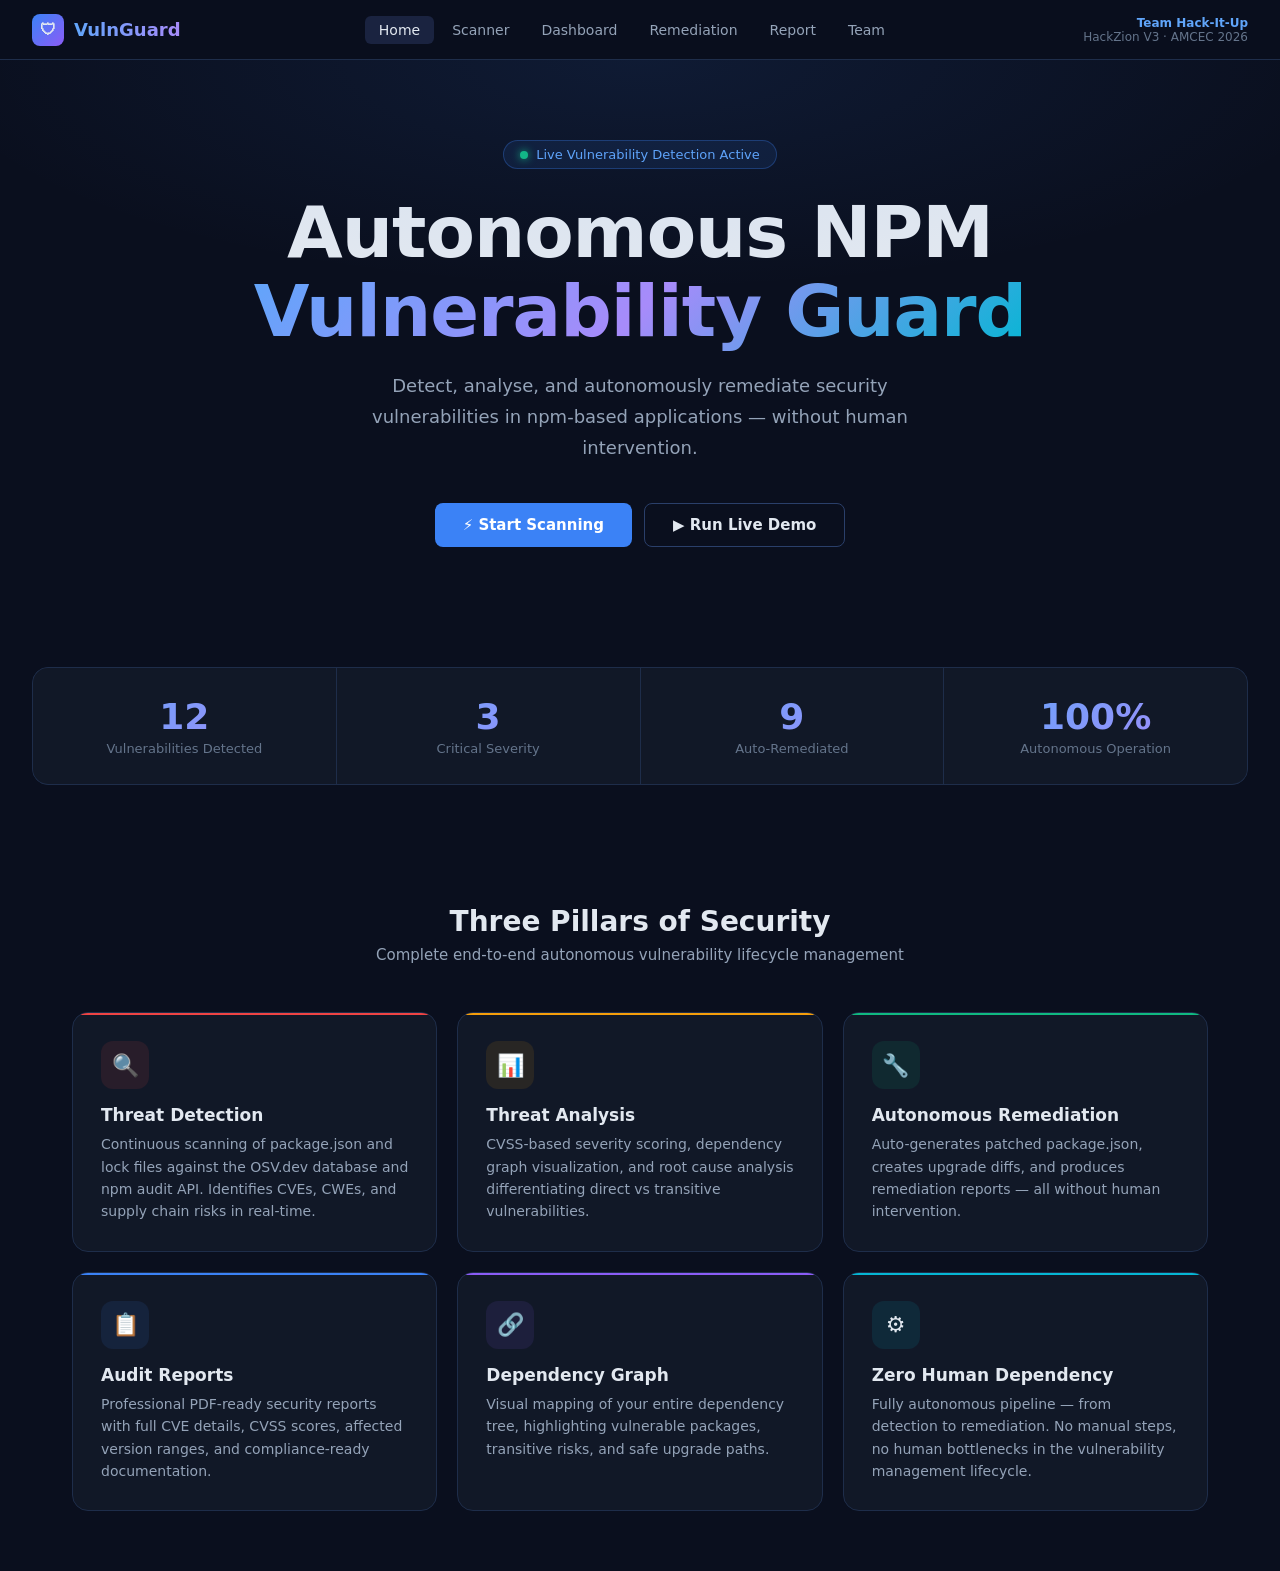
==== index.html @ c8f4d862 "add new files" ====
<!DOCTYPE html>
<html lang="en">
<head>
<meta charset="UTF-8"/>
<meta name="viewport" content="width=device-width,initial-scale=1"/>
<title>VulnGuard — Autonomous NPM Security System</title>
<style>
*{box-sizing:border-box;margin:0;padding:0}
:root{
  --bg:#0a0f1e;--bg2:#0f1629;--bg3:#141d35;--card:#111827;--card2:#1a2340;
  --border:#1e2d4a;--border2:#2a3f6a;
  --text:#e2e8f0;--text2:#94a3b8;--text3:#64748b;
  --blue:#3b82f6;--blue2:#1d4ed8;--blue3:#60a5fa;
  --green:#10b981;--green2:#059669;--green3:#34d399;
  --red:#ef4444;--red2:#dc2626;--red3:#f87171;
  --amber:#f59e0b;--amber2:#d97706;--amber3:#fcd34d;
  --purple:#8b5cf6;--purple2:#7c3aed;--purple3:#a78bfa;
  --cyan:#06b6d4;--cyan2:#0891b2;
  --radius:10px;--radius-lg:16px;
  --shadow:0 4px 24px rgba(0,0,0,0.4);
}
body{background:var(--bg);color:var(--text);font-family:'Inter',system-ui,sans-serif;min-height:100vh;overflow-x:hidden}
a{color:inherit;text-decoration:none}
button{cursor:pointer;font-family:inherit}
.hidden{display:none!important}

/* NAV */
nav{position:fixed;top:0;left:0;right:0;z-index:100;background:rgba(10,15,30,0.95);backdrop-filter:blur(12px);border-bottom:1px solid var(--border);padding:0 2rem;display:flex;align-items:center;justify-content:space-between;height:60px}
.nav-brand{display:flex;align-items:center;gap:10px;font-size:18px;font-weight:700}
.nav-brand .logo{width:32px;height:32px;background:linear-gradient(135deg,var(--blue),var(--purple));border-radius:8px;display:flex;align-items:center;justify-content:center;font-size:16px}
.nav-brand span{background:linear-gradient(90deg,var(--blue3),var(--purple3));-webkit-background-clip:text;-webkit-text-fill-color:transparent}
.nav-links{display:flex;gap:4px}
.nav-link{padding:6px 14px;border-radius:6px;font-size:14px;color:var(--text2);transition:all .2s;border:none;background:none}
.nav-link:hover,.nav-link.active{background:var(--card2);color:var(--text)}
.nav-team{font-size:12px;color:var(--text3);text-align:right}
.nav-team strong{color:var(--blue3);display:block}

/* PAGES */
.page{display:none;padding-top:60px;min-height:100vh}
.page.active{display:block}

/* HOME PAGE */
.hero{padding:80px 2rem 60px;text-align:center;position:relative;overflow:hidden}
.hero::before{content:'';position:absolute;inset:0;background:radial-gradient(ellipse 80% 60% at 50% 0%,rgba(59,130,246,0.1) 0%,transparent 70%);pointer-events:none}
.hero-badge{display:inline-flex;align-items:center;gap:8px;background:rgba(59,130,246,0.1);border:1px solid rgba(59,130,246,0.3);border-radius:99px;padding:6px 16px;font-size:13px;color:var(--blue3);margin-bottom:24px}
.hero-badge .dot{width:8px;height:8px;border-radius:50%;background:var(--green);box-shadow:0 0 8px var(--green);animation:pulse 2s infinite}
@keyframes pulse{0%,100%{opacity:1}50%{opacity:.4}}
.hero h1{font-size:clamp(36px,6vw,72px);font-weight:800;line-height:1.1;margin-bottom:20px;letter-spacing:-1px}
.hero h1 .grad{background:linear-gradient(135deg,var(--blue3) 0%,var(--purple3) 50%,var(--cyan) 100%);-webkit-background-clip:text;-webkit-text-fill-color:transparent}
.hero p{font-size:18px;color:var(--text2);max-width:600px;margin:0 auto 40px;line-height:1.7}
.hero-btns{display:flex;gap:12px;justify-content:center;flex-wrap:wrap}
.btn{padding:12px 28px;border-radius:8px;font-size:15px;font-weight:600;border:none;transition:all .2s}
.btn-primary{background:var(--blue);color:#fff}
.btn-primary:hover{background:var(--blue2);transform:translateY(-1px)}
.btn-outline{background:transparent;color:var(--text);border:1px solid var(--border2)}
.btn-outline:hover{background:var(--card2);border-color:var(--blue);transform:translateY(-1px)}
.btn-green{background:var(--green);color:#fff}
.btn-green:hover{background:var(--green2)}
.btn-red{background:var(--red);color:#fff}
.btn-red:hover{background:var(--red2)}
.btn-sm{padding:8px 18px;font-size:13px}

.stats-bar{display:grid;grid-template-columns:repeat(4,1fr);gap:1px;background:var(--border);border:1px solid var(--border);border-radius:var(--radius-lg);overflow:hidden;margin:60px 2rem}
.stat-item{background:var(--card);padding:28px 20px;text-align:center}
.stat-num{font-size:36px;font-weight:800;background:linear-gradient(135deg,var(--blue3),var(--purple3));-webkit-background-clip:text;-webkit-text-fill-color:transparent}
.stat-label{font-size:13px;color:var(--text3);margin-top:4px}

.features{padding:60px 2rem;max-width:1200px;margin:0 auto}
.section-title{font-size:28px;font-weight:700;margin-bottom:8px;text-align:center}
.section-sub{font-size:15px;color:var(--text2);text-align:center;margin-bottom:48px}
.features-grid{display:grid;grid-template-columns:repeat(auto-fit,minmax(280px,1fr));gap:20px}
.feature-card{background:var(--card);border:1px solid var(--border);border-radius:var(--radius-lg);padding:28px;transition:all .3s;position:relative;overflow:hidden}
.feature-card::before{content:'';position:absolute;top:0;left:0;right:0;height:2px;background:var(--accent,var(--blue))}
.feature-card:hover{border-color:var(--border2);transform:translateY(-3px);box-shadow:var(--shadow)}
.feature-icon{width:48px;height:48px;border-radius:12px;background:rgba(59,130,246,0.1);display:flex;align-items:center;justify-content:center;font-size:22px;margin-bottom:16px}
.feature-title{font-size:17px;font-weight:600;margin-bottom:8px}
.feature-desc{font-size:14px;color:var(--text2);line-height:1.6}

/* SCANNER PAGE */
.scanner-wrap{max-width:900px;margin:0 auto;padding:40px 2rem}
.scanner-header{margin-bottom:32px}
.scanner-header h2{font-size:28px;font-weight:700;margin-bottom:8px}
.scanner-header p{color:var(--text2)}
.upload-zone{background:var(--card);border:2px dashed var(--border2);border-radius:var(--radius-lg);padding:60px 40px;text-align:center;transition:all .3s;cursor:pointer;margin-bottom:24px}
.upload-zone:hover,.upload-zone.drag{border-color:var(--blue);background:rgba(59,130,246,0.05)}
.upload-zone .upload-icon{font-size:48px;margin-bottom:16px}
.upload-zone h3{font-size:18px;font-weight:600;margin-bottom:8px}
.upload-zone p{color:var(--text2);font-size:14px;margin-bottom:20px}
#file-input{display:none}

.or-divider{display:flex;align-items:center;gap:16px;margin:20px 0;color:var(--text3)}
.or-divider::before,.or-divider::after{content:'';flex:1;height:1px;background:var(--border)}

.url-input-wrap{display:flex;gap:12px}
.url-input-wrap input{flex:1;background:var(--card);border:1px solid var(--border2);border-radius:8px;padding:12px 16px;color:var(--text);font-size:14px;outline:none}
.url-input-wrap input:focus{border-color:var(--blue)}
.url-input-wrap input::placeholder{color:var(--text3)}

.demo-packages{margin-top:24px}
.demo-title{font-size:13px;color:var(--text3);margin-bottom:12px}
.demo-chips{display:flex;gap:8px;flex-wrap:wrap}
.demo-chip{background:rgba(59,130,246,0.1);border:1px solid rgba(59,130,246,0.2);border-radius:99px;padding:5px 14px;font-size:12px;color:var(--blue3);cursor:pointer;transition:all .2s}
.demo-chip:hover{background:rgba(59,130,246,0.2)}

.scan-progress{background:var(--card);border:1px solid var(--border);border-radius:var(--radius-lg);padding:32px;margin-top:24px}
.scan-status{display:flex;align-items:center;gap:12px;margin-bottom:20px}
.scan-spinner{width:20px;height:20px;border:2px solid var(--border2);border-top-color:var(--blue);border-radius:50%;animation:spin .8s linear infinite}
@keyframes spin{to{transform:rotate(360deg)}}
.scan-steps{display:flex;flex-direction:column;gap:10px}
.scan-step{display:flex;align-items:center;gap:12px;font-size:14px;color:var(--text3)}
.scan-step.done{color:var(--green)}
.scan-step.active{color:var(--text)}
.scan-step-icon{width:20px;height:20px;border-radius:50%;background:var(--bg3);display:flex;align-items:center;justify-content:center;font-size:11px;flex-shrink:0}
.scan-step.done .scan-step-icon{background:var(--green);color:#fff}
.scan-step.active .scan-step-icon{background:var(--blue);color:#fff}
.prog-bar{height:4px;background:var(--border);border-radius:99px;margin-top:20px;overflow:hidden}
.prog-fill{height:100%;background:linear-gradient(90deg,var(--blue),var(--purple));border-radius:99px;transition:width 0.5s ease;width:0%}

/* DASHBOARD PAGE */
.dash-wrap{max-width:1200px;margin:0 auto;padding:40px 2rem}
.dash-header{display:flex;align-items:flex-start;justify-content:space-between;flex-wrap:wrap;gap:16px;margin-bottom:32px}
.dash-header h2{font-size:28px;font-weight:700}
.dash-header p{color:var(--text2);margin-top:4px}
.dash-actions{display:flex;gap:10px}

.severity-grid{display:grid;grid-template-columns:repeat(4,1fr);gap:16px;margin-bottom:32px}
.sev-card{background:var(--card);border:1px solid var(--border);border-radius:var(--radius-lg);padding:20px;position:relative;overflow:hidden}
.sev-card::after{content:'';position:absolute;bottom:0;left:0;right:0;height:3px}
.sev-card.critical::after{background:var(--red)}
.sev-card.high::after{background:var(--amber)}
.sev-card.medium::after{background:var(--amber2)}
.sev-card.low::after{background:var(--green)}
.sev-num{font-size:40px;font-weight:800}
.sev-card.critical .sev-num{color:var(--red3)}
.sev-card.high .sev-num{color:var(--amber3)}
.sev-card.medium .sev-num{color:var(--amber)}
.sev-card.low .sev-num{color:var(--green3)}
.sev-label{font-size:13px;color:var(--text3);margin-top:4px}
.sev-icon{font-size:24px;position:absolute;top:16px;right:16px;opacity:0.4}

.vuln-table-wrap{background:var(--card);border:1px solid var(--border);border-radius:var(--radius-lg);overflow:hidden;margin-bottom:24px}
.vuln-table-header{padding:16px 20px;border-bottom:1px solid var(--border);display:flex;align-items:center;justify-content:space-between}
.vuln-table-title{font-size:15px;font-weight:600}
.filter-row{display:flex;gap:8px}
.filter-btn{padding:5px 12px;border-radius:6px;font-size:12px;border:1px solid var(--border2);background:transparent;color:var(--text2);transition:all .2s}
.filter-btn.active,.filter-btn:hover{background:var(--card2);color:var(--text);border-color:var(--blue)}
table{width:100%;border-collapse:collapse}
th{padding:12px 16px;text-align:left;font-size:12px;color:var(--text3);font-weight:500;border-bottom:1px solid var(--border);text-transform:uppercase;letter-spacing:.5px}
td{padding:14px 16px;font-size:14px;border-bottom:1px solid rgba(30,45,74,0.5)}
tr:last-child td{border-bottom:none}
tr:hover td{background:rgba(59,130,246,0.03)}
.badge{display:inline-flex;align-items:center;gap:5px;padding:3px 10px;border-radius:99px;font-size:12px;font-weight:600}
.badge-critical{background:rgba(239,68,68,0.15);color:#f87171;border:1px solid rgba(239,68,68,0.3)}
.badge-high{background:rgba(245,158,11,0.15);color:#fcd34d;border:1px solid rgba(245,158,11,0.3)}
.badge-medium{background:rgba(217,119,6,0.15);color:#f59e0b;border:1px solid rgba(217,119,6,0.3)}
.badge-low{background:rgba(16,185,129,0.15);color:#34d399;border:1px solid rgba(16,185,129,0.3)}
.badge-fixed{background:rgba(16,185,129,0.15);color:#34d399;border:1px solid rgba(16,185,129,0.3)}
.badge-info{background:rgba(59,130,246,0.15);color:#60a5fa;border:1px solid rgba(59,130,246,0.3)}
.pkg-name{font-weight:600;color:var(--text)}
.pkg-version{font-size:12px;color:var(--text3);margin-top:2px}
.cve-id{font-family:monospace;font-size:13px;color:var(--blue3)}
.action-link{font-size:12px;color:var(--blue3);cursor:pointer;padding:4px 10px;border-radius:5px;border:1px solid rgba(59,130,246,0.2);background:rgba(59,130,246,0.05)}
.action-link:hover{background:rgba(59,130,246,0.15)}

.dep-graph{background:var(--card);border:1px solid var(--border);border-radius:var(--radius-lg);padding:20px;margin-bottom:24px}
.dep-graph h3{font-size:15px;font-weight:600;margin-bottom:16px}
.dep-tree{display:flex;flex-direction:column;gap:8px}
.dep-row{display:flex;align-items:center;gap:10px;padding:10px 14px;background:var(--bg3);border-radius:8px;border-left:3px solid transparent}
.dep-row.critical{border-left-color:var(--red)}
.dep-row.high{border-left-color:var(--amber)}
.dep-row.medium{border-left-color:var(--amber2)}
.dep-row.low{border-left-color:var(--green)}
.dep-dot{width:10px;height:10px;border-radius:50%;flex-shrink:0}
.dep-name{font-weight:600;font-size:14px;flex:1}
.dep-cve{font-size:12px;color:var(--text3);font-family:monospace}
.dep-sev{font-size:12px;margin-left:auto}

/* REMEDIATION PAGE */
.rem-wrap{max-width:1000px;margin:0 auto;padding:40px 2rem}
.rem-header{margin-bottom:32px}
.rem-header h2{font-size:28px;font-weight:700;margin-bottom:8px}
.rem-header p{color:var(--text2)}
.rem-status{background:var(--card);border:1px solid var(--border);border-radius:var(--radius-lg);padding:24px;margin-bottom:24px;display:flex;align-items:center;justify-content:space-between;flex-wrap:wrap;gap:16px}
.rem-status-info{display:flex;align-items:center;gap:16px}
.rem-status-dot{width:12px;height:12px;border-radius:50%;background:var(--amber);box-shadow:0 0 12px var(--amber);animation:pulse 2s infinite;flex-shrink:0}
.rem-status-dot.safe{background:var(--green);box-shadow:0 0 12px var(--green)}
.rem-status-text h3{font-size:16px;font-weight:600}
.rem-status-text p{font-size:13px;color:var(--text2);margin-top:2px}

.diff-view{background:var(--card);border:1px solid var(--border);border-radius:var(--radius-lg);overflow:hidden;margin-bottom:24px}
.diff-header{padding:14px 20px;border-bottom:1px solid var(--border);display:flex;gap:16px}
.diff-tab{font-size:14px;color:var(--text3);cursor:pointer;padding-bottom:4px;border-bottom:2px solid transparent}
.diff-tab.active{color:var(--text);border-bottom-color:var(--blue)}
.diff-body{padding:0}
.diff-line{display:flex;font-family:monospace;font-size:13px;line-height:1.8}
.diff-num{width:40px;text-align:right;padding:0 12px;color:var(--text3);background:var(--bg3);flex-shrink:0;user-select:none;border-right:1px solid var(--border)}
.diff-code{padding:0 16px;flex:1;white-space:pre}
.diff-line.removed .diff-code{background:rgba(239,68,68,0.08);color:var(--red3)}
.diff-line.added .diff-code{background:rgba(16,185,129,0.08);color:var(--green3)}
.diff-line.removed .diff-num{background:rgba(239,68,68,0.1)}
.diff-line.added .diff-num{background:rgba(16,185,129,0.1)}

.fix-list{display:flex;flex-direction:column;gap:12px;margin-bottom:24px}
.fix-item{background:var(--card);border:1px solid var(--border);border-radius:var(--radius-lg);padding:18px 20px;display:flex;align-items:center;gap:16px}
.fix-icon{width:36px;height:36px;border-radius:8px;display:flex;align-items:center;justify-content:center;font-size:18px;flex-shrink:0}
.fix-icon.auto{background:rgba(16,185,129,0.15)}
.fix-icon.manual{background:rgba(245,158,11,0.15)}
.fix-content{flex:1}
.fix-title{font-size:14px;font-weight:600;margin-bottom:3px}
.fix-desc{font-size:13px;color:var(--text2)}
.fix-arrow{font-size:12px;color:var(--text3);display:flex;align-items:center;gap:6px}
.fix-arrow .old{color:var(--red3);font-family:monospace}
.fix-arrow .new{color:var(--green3);font-family:monospace}

.auto-rem-btn{width:100%;padding:16px;border-radius:var(--radius-lg);background:linear-gradient(135deg,var(--blue2),var(--purple2));color:#fff;font-size:16px;font-weight:700;border:none;transition:all .3s;display:flex;align-items:center;justify-content:center;gap:10px}
.auto-rem-btn:hover:not(:disabled){transform:translateY(-2px);box-shadow:0 8px 24px rgba(59,130,246,0.4)}
.auto-rem-btn:disabled{opacity:.6;cursor:not-allowed}

/* REPORT PAGE */
.report-wrap{max-width:1000px;margin:0 auto;padding:40px 2rem}
.report-card{background:var(--card);border:1px solid var(--border);border-radius:var(--radius-lg);padding:32px;margin-bottom:24px}
.report-title-row{display:flex;justify-content:space-between;align-items:flex-start;flex-wrap:wrap;gap:16px;margin-bottom:24px;padding-bottom:24px;border-bottom:1px solid var(--border)}
.report-id{font-family:monospace;font-size:13px;color:var(--text3)}
.report-badge{background:rgba(239,68,68,0.15);color:var(--red3);border:1px solid rgba(239,68,68,0.3);padding:6px 16px;border-radius:99px;font-size:13px;font-weight:600}
.report-badge.safe{background:rgba(16,185,129,0.15);color:var(--green3);border-color:rgba(16,185,129,0.3)}
.report-meta{display:grid;grid-template-columns:repeat(auto-fit,minmax(160px,1fr));gap:20px;margin-bottom:24px}
.meta-item label{font-size:12px;color:var(--text3);display:block;margin-bottom:4px}
.meta-item span{font-size:15px;font-weight:600}
.cvss-bar-wrap{margin-bottom:8px}
.cvss-bar-wrap label{font-size:12px;color:var(--text2);display:flex;justify-content:space-between;margin-bottom:6px}
.cvss-bar{height:8px;background:var(--bg3);border-radius:99px;overflow:hidden}
.cvss-fill{height:100%;border-radius:99px;transition:width 1s ease}
.cvss-fill.critical{background:linear-gradient(90deg,var(--amber),var(--red))}
.cvss-fill.high{background:linear-gradient(90deg,var(--amber2),var(--amber))}
.cvss-fill.medium{background:var(--amber2)}
.cvss-fill.low{background:var(--green)}

/* TEAM PAGE */
.team-wrap{max-width:1000px;margin:0 auto;padding:40px 2rem}
.team-event{background:linear-gradient(135deg,rgba(59,130,246,0.1),rgba(139,92,246,0.1));border:1px solid rgba(59,130,246,0.2);border-radius:var(--radius-lg);padding:32px;text-align:center;margin-bottom:40px}
.team-event h2{font-size:24px;font-weight:800;margin-bottom:8px}
.team-event .event-name{font-size:20px;font-weight:700;color:var(--blue3);margin-bottom:4px}
.team-event .org{font-size:15px;color:var(--text2)}
.team-cards{display:grid;grid-template-columns:repeat(auto-fit,minmax(280px,1fr));gap:20px;margin-bottom:40px}
.team-card{background:var(--card);border:1px solid var(--border);border-radius:var(--radius-lg);padding:28px;text-align:center;transition:all .3s}
.team-card:hover{border-color:var(--blue);transform:translateY(-3px)}
.avatar{width:72px;height:72px;border-radius:50%;margin:0 auto 16px;display:flex;align-items:center;justify-content:center;font-size:26px;font-weight:700}
.avatar.leader{background:linear-gradient(135deg,var(--blue2),var(--purple2));color:#fff}
.avatar.member{background:linear-gradient(135deg,var(--green2),var(--cyan2));color:#fff}
.team-name{font-size:18px;font-weight:700;margin-bottom:4px}
.team-role{font-size:13px;color:var(--blue3);font-weight:500;margin-bottom:12px}
.team-desc{font-size:13px;color:var(--text2);line-height:1.6}
.leader-crown{font-size:16px;margin-right:6px}
.tech-stack{background:var(--card);border:1px solid var(--border);border-radius:var(--radius-lg);padding:28px}
.tech-stack h3{font-size:18px;font-weight:600;margin-bottom:20px}
.tech-items{display:flex;flex-wrap:wrap;gap:10px}
.tech-item{background:var(--bg3);border:1px solid var(--border);border-radius:8px;padding:8px 16px;font-size:13px;display:flex;align-items:center;gap:8px}

/* TOAST */
.toast{position:fixed;bottom:24px;right:24px;background:var(--card2);border:1px solid var(--border2);border-radius:10px;padding:14px 20px;font-size:14px;z-index:999;transform:translateY(100px);opacity:0;transition:all .3s;max-width:320px}
.toast.show{transform:translateY(0);opacity:1}
.toast.success{border-left:3px solid var(--green)}
.toast.error{border-left:3px solid var(--red)}

/* RESPONSIVE */
@media(max-width:768px){
  .severity-grid{grid-template-columns:repeat(2,1fr)}
  .stats-bar{grid-template-columns:repeat(2,1fr)}
  nav{padding:0 1rem}
  .nav-links{gap:2px}
  .nav-link{padding:5px 10px;font-size:13px}
  table{font-size:13px}
  th,td{padding:10px 12px}
}
@media(max-width:480px){
  .severity-grid{grid-template-columns:1fr 1fr}
  .hero h1{font-size:32px}
  .nav-team{display:none}
}

/* Scrollbar */
::-webkit-scrollbar{width:6px}
::-webkit-scrollbar-track{background:var(--bg)}
::-webkit-scrollbar-thumb{background:var(--border2);border-radius:99px}
</style>
</head>
<body>

<nav>
  <div class="nav-brand">
    <div class="logo">🛡</div>
    <span>VulnGuard</span>
  </div>
  <div class="nav-links">
    <button class="nav-link active" onclick="showPage('home')">Home</button>
    <button class="nav-link" onclick="showPage('scanner')">Scanner</button>
    <button class="nav-link" onclick="showPage('dashboard')">Dashboard</button>
    <button class="nav-link" onclick="showPage('remediation')">Remediation</button>
    <button class="nav-link" onclick="showPage('report')">Report</button>
    <button class="nav-link" onclick="showPage('team')">Team</button>
  </div>
  <div class="nav-team">
    <strong>Team Hack-It-Up</strong>
    HackZion V3 · AMCEC 2026
  </div>
</nav>

<!-- HOME PAGE -->
<div id="page-home" class="page active">
  <div class="hero">
    <div class="hero-badge">
      <div class="dot"></div>
      Live Vulnerability Detection Active
    </div>
    <h1>Autonomous NPM<br><span class="grad">Vulnerability Guard</span></h1>
    <p>Detect, analyse, and autonomously remediate security vulnerabilities in npm-based applications — without human intervention.</p>
    <div class="hero-btns">
      <button class="btn btn-primary" onclick="showPage('scanner')">⚡ Start Scanning</button>
      <button class="btn btn-outline" onclick="runDemo()">▶ Run Live Demo</button>
    </div>
  </div>

  <div class="stats-bar">
    <div class="stat-item"><div class="stat-num" id="home-total">0</div><div class="stat-label">Vulnerabilities Detected</div></div>
    <div class="stat-item"><div class="stat-num" id="home-critical">0</div><div class="stat-label">Critical Severity</div></div>
    <div class="stat-item"><div class="stat-num" id="home-fixed">0</div><div class="stat-label">Auto-Remediated</div></div>
    <div class="stat-item"><div class="stat-num">100%</div><div class="stat-label">Autonomous Operation</div></div>
  </div>

  <div class="features">
    <div class="section-title">Three Pillars of Security</div>
    <div class="section-sub">Complete end-to-end autonomous vulnerability lifecycle management</div>
    <div class="features-grid">
      <div class="feature-card" style="--accent:var(--red)">
        <div class="feature-icon" style="background:rgba(239,68,68,0.1)">🔍</div>
        <div class="feature-title">Threat Detection</div>
        <div class="feature-desc">Continuous scanning of package.json and lock files against the OSV.dev database and npm audit API. Identifies CVEs, CWEs, and supply chain risks in real-time.</div>
      </div>
      <div class="feature-card" style="--accent:var(--amber)">
        <div class="feature-icon" style="background:rgba(245,158,11,0.1)">📊</div>
        <div class="feature-title">Threat Analysis</div>
        <div class="feature-desc">CVSS-based severity scoring, dependency graph visualization, and root cause analysis differentiating direct vs transitive vulnerabilities.</div>
      </div>
      <div class="feature-card" style="--accent:var(--green)">
        <div class="feature-icon" style="background:rgba(16,185,129,0.1)">🔧</div>
        <div class="feature-title">Autonomous Remediation</div>
        <div class="feature-desc">Auto-generates patched package.json, creates upgrade diffs, and produces remediation reports — all without human intervention.</div>
      </div>
      <div class="feature-card" style="--accent:var(--blue)">
        <div class="feature-icon" style="background:rgba(59,130,246,0.1)">📋</div>
        <div class="feature-title">Audit Reports</div>
        <div class="feature-desc">Professional PDF-ready security reports with full CVE details, CVSS scores, affected version ranges, and compliance-ready documentation.</div>
      </div>
      <div class="feature-card" style="--accent:var(--purple)">
        <div class="feature-icon" style="background:rgba(139,92,246,0.1)">🔗</div>
        <div class="feature-title">Dependency Graph</div>
        <div class="feature-desc">Visual mapping of your entire dependency tree, highlighting vulnerable packages, transitive risks, and safe upgrade paths.</div>
      </div>
      <div class="feature-card" style="--accent:var(--cyan)">
        <div class="feature-icon" style="background:rgba(6,182,212,0.1)">⚙️</div>
        <div class="feature-title">Zero Human Dependency</div>
        <div class="feature-desc">Fully autonomous pipeline — from detection to remediation. No manual steps, no human bottlenecks in the vulnerability management lifecycle.</div>
      </div>
    </div>
  </div>
</div>

<!-- SCANNER PAGE -->
<div id="page-scanner" class="page">
  <div class="scanner-wrap">
    <div class="scanner-header">
      <h2>🔍 Vulnerability Scanner</h2>
      <p>Upload your package.json or paste a GitHub URL to begin autonomous scanning</p>
    </div>

    <div class="upload-zone" id="drop-zone" onclick="document.getElementById('file-input').click()" ondragover="handleDrag(event)" ondrop="handleDrop(event)">
      <div class="upload-icon">📦</div>
      <h3>Drop your package.json here</h3>
      <p>Supports package.json and package-lock.json</p>
      <button class="btn btn-outline btn-sm" onclick="event.stopPropagation();document.getElementById('file-input').click()">Browse File</button>
    </div>
    <input type="file" id="file-input" accept=".json" onchange="handleFile(this)"/>

    <div class="or-divider">OR</div>

    <div class="url-input-wrap">
      <input type="text" id="url-input" placeholder="https://github.com/username/repo" />
      <button class="btn btn-primary" onclick="scanFromUrl()">Scan Repo</button>
    </div>

    <div class="demo-packages">
      <div class="demo-title">⚡ Quick Demo — click to scan vulnerable package sets:</div>
      <div class="demo-chips">
        <div class="demo-chip" onclick="loadDemo('web')">Web App Stack</div>
        <div class="demo-chip" onclick="loadDemo('auth')">Auth/Crypto Libs</div>
        <div class="demo-chip" onclick="loadDemo('util')">Utility Packages</div>
        <div class="demo-chip" onclick="loadDemo('full')">Full Vulnerable App</div>
      </div>
    </div>

    <div class="scan-progress hidden" id="scan-progress">
      <div class="scan-status">
        <div class="scan-spinner"></div>
        <strong id="scan-status-text">Initializing scanner...</strong>
      </div>
      <div class="scan-steps" id="scan-steps"></div>
      <div class="prog-bar"><div class="prog-fill" id="prog-fill"></div></div>
    </div>
  </div>
</div>

<!-- DASHBOARD PAGE -->
<div id="page-dashboard" class="page">
  <div class="dash-wrap">
    <div class="dash-header">
      <div>
        <h2>📊 Vulnerability Dashboard</h2>
        <p id="dash-scan-info">Run a scan to see results</p>
      </div>
      <div class="dash-actions">
        <button class="btn btn-outline btn-sm" onclick="showPage('scanner')">New Scan</button>
        <button class="btn btn-green btn-sm" onclick="showPage('remediation')">Auto-Remediate</button>
      </div>
    </div>

    <div class="severity-grid">
      <div class="sev-card critical"><div class="sev-icon">🚨</div><div class="sev-num" id="cnt-critical">0</div><div class="sev-label">Critical</div></div>
      <div class="sev-card high"><div class="sev-icon">⚠️</div><div class="sev-num" id="cnt-high">0</div><div class="sev-label">High</div></div>
      <div class="sev-card medium"><div class="sev-icon">🔶</div><div class="sev-num" id="cnt-medium">0</div><div class="sev-label">Medium</div></div>
      <div class="sev-card low"><div class="sev-icon">ℹ️</div><div class="sev-num" id="cnt-low">0</div><div class="sev-label">Low</div></div>
    </div>

    <div class="dep-graph" id="dep-graph-section">
      <h3>🔗 Dependency Vulnerability Map</h3>
      <div class="dep-tree" id="dep-tree"></div>
    </div>

    <div class="vuln-table-wrap">
      <div class="vuln-table-header">
        <div class="vuln-table-title">Vulnerability Details</div>
        <div class="filter-row">
          <button class="filter-btn active" onclick="filterVulns('all',this)">All</button>
          <button class="filter-btn" onclick="filterVulns('critical',this)">Critical</button>
          <button class="filter-btn" onclick="filterVulns('high',this)">High</button>
          <button class="filter-btn" onclick="filterVulns('medium',this)">Medium</button>
          <button class="filter-btn" onclick="filterVulns('low',this)">Low</button>
        </div>
      </div>
      <div style="overflow-x:auto">
        <table>
          <thead><tr>
            <th>Package</th><th>CVE / Advisory</th><th>Severity</th><th>CVSS</th><th>Fix Version</th><th>Action</th>
          </tr></thead>
          <tbody id="vuln-tbody"></tbody>
        </table>
      </div>
    </div>
  </div>
</div>

<!-- REMEDIATION PAGE -->
<div id="page-remediation" class="page">
  <div class="rem-wrap">
    <div class="rem-header">
      <h2>🔧 Autonomous Remediation</h2>
      <p>One-click automated fixing — VulnGuard patches your dependencies without human intervention</p>
    </div>

    <div class="rem-status" id="rem-status">
      <div class="rem-status-info">
        <div class="rem-status-dot" id="rem-dot"></div>
        <div class="rem-status-text">
          <h3 id="rem-status-h">Vulnerabilities Detected</h3>
          <p id="rem-status-p">Run auto-remediation to patch all fixable vulnerabilities</p>
        </div>
      </div>
      <button class="btn btn-sm" id="rem-export-btn" onclick="exportReport()" style="background:var(--bg3);border:1px solid var(--border2);color:var(--text)">Export Report</button>
    </div>

    <div class="fix-list" id="fix-list"></div>

    <div class="diff-view">
      <div class="diff-header">
        <div class="diff-tab active">package.json diff</div>
        <div style="margin-left:auto;font-size:12px;color:var(--text3)">Red = removed · Green = patched</div>
      </div>
      <div id="diff-body" style="max-height:320px;overflow-y:auto"></div>
    </div>

    <button class="auto-rem-btn" id="rem-btn" onclick="runRemediation()">
      ⚡ Run Autonomous Remediation
    </button>
  </div>
</div>

<!-- REPORT PAGE -->
<div id="page-report" class="page">
  <div class="report-wrap">
    <div class="report-card">
      <div class="report-title-row">
        <div>
          <div class="report-id" id="report-id">SCAN-ID: VG-2026-0001</div>
          <h2 style="font-size:22px;font-weight:700;margin-top:8px">Security Audit Report</h2>
          <div style="font-size:13px;color:var(--text3);margin-top:4px" id="report-date">Generated: —</div>
        </div>
        <div class="report-badge" id="report-badge">VULNERABLE</div>
      </div>

      <div class="report-meta">
        <div class="meta-item"><label>Total Packages</label><span id="r-pkgs">—</span></div>
        <div class="meta-item"><label>Vulnerabilities Found</label><span id="r-vulns">—</span></div>
        <div class="meta-item"><label>Auto-fixable</label><span id="r-fixable" style="color:var(--green3)">—</span></div>
        <div class="meta-item"><label>Risk Score</label><span id="r-score" style="color:var(--red3)">—</span></div>
      </div>

      <div id="cvss-bars"></div>
    </div>

    <div class="report-card">
      <h3 style="font-size:16px;font-weight:600;margin-bottom:20px">📋 Full Vulnerability Index</h3>
      <div style="overflow-x:auto">
        <table>
          <thead><tr>
            <th>Package</th><th>CVE ID</th><th>Severity</th><th>CVSS</th><th>Description</th><th>Fix</th>
          </tr></thead>
          <tbody id="report-tbody"></tbody>
        </table>
      </div>
    </div>

    <div style="display:flex;gap:12px;justify-content:center;flex-wrap:wrap">
      <button class="btn btn-primary" onclick="printReport()">🖨 Print / Export PDF</button>
      <button class="btn btn-outline" onclick="copyJSON()">📋 Copy JSON Report</button>
      <button class="btn btn-green" onclick="showPage('remediation')">🔧 Go to Remediation</button>
    </div>
  </div>
</div>

<!-- TEAM PAGE -->
<div id="page-team" class="page">
  <div class="team-wrap">
    <div class="team-event">
      <div style="font-size:40px;margin-bottom:16px">🏆</div>
      <div class="event-name">HackZion V3</div>
      <div class="org">Organized by AMCEC · 2026</div>
      <div style="margin-top:16px;font-size:14px;color:var(--text2)">Competing in: <strong style="color:var(--text)">Autonomous NPM Vulnerability Management System</strong></div>
    </div>

    <div class="section-title" style="margin-bottom:8px">Team Hack-It-Up</div>
    <div class="section-sub" style="margin-bottom:32px">Building the future of autonomous cybersecurity</div>

    <div class="team-cards">
      <div class="team-card">
        <div class="avatar leader">AS</div>
        <div class="team-name"><span class="leader-crown">👑</span>Aradhya Saraf</div>
        <div class="team-role">Team Leader</div>
        <div class="team-desc">Leading system architecture, autonomous remediation engine, and overall project strategy for VulnGuard.</div>
      </div>
      <div class="team-card">
        <div class="avatar member">CM</div>
        <div class="team-name">Chinmay Muddapur</div>
        <div class="team-role">Team Member</div>
        <div class="team-desc">Frontend development, vulnerability analysis pipeline, and dependency graph visualization for the dashboard.</div>
      </div>
    </div>

    <div class="tech-stack">
      <h3>Tech Stack</h3>
      <div class="tech-items">
        <div class="tech-item">⚡ Node.js</div>
        <div class="tech-item">⚛ React</div>
        <div class="tech-item">🔒 npm audit API</div>
        <div class="tech-item">🌐 OSV.dev API</div>
        <div class="tech-item">📊 CVSS Scoring</div>
        <div class="tech-item">🐙 GitHub API</div>
        <div class="tech-item">🛡 CVE Database</div>
        <div class="tech-item">🔧 Auto-patch Engine</div>
        <div class="tech-item">📋 PDF Reports</div>
        <div class="tech-item">🗺 Dependency Graph</div>
      </div>
    </div>
  </div>
</div>

<div class="toast" id="toast"></div>

<script>
const VULNS = [
  {pkg:'lodash',version:'4.17.4',fixVersion:'4.17.21',cve:'CVE-2021-23337',cvss:7.2,sev:'high',desc:'Command injection vulnerability via template function',direct:true},
  {pkg:'lodash',version:'4.17.4',fixVersion:'4.17.21',cve:'CVE-2020-8203',cvss:7.4,sev:'high',desc:'Prototype pollution via zipObjectDeep',direct:true},
  {pkg:'axios',version:'0.18.0',fixVersion:'1.6.0',cve:'CVE-2023-45857',cvss:6.5,sev:'medium',desc:'Cross-Site Request Forgery vulnerability',direct:true},
  {pkg:'axios',version:'0.18.0',fixVersion:'0.21.2',cve:'CVE-2021-3749',cvss:7.5,sev:'high',desc:'Regular expression denial of service (ReDoS)',direct:true},
  {pkg:'minimist',version:'1.2.0',fixVersion:'1.2.6',cve:'CVE-2021-44906',cvss:9.8,sev:'critical',desc:'Prototype pollution allowing attacker to set arbitrary properties',direct:false},
  {pkg:'node-fetch',version:'2.6.0',fixVersion:'2.6.7',cve:'CVE-2022-0235',cvss:6.1,sev:'medium',desc:'Exposure of sensitive information to an unauthorized actor',direct:true},
  {pkg:'serialize-javascript',version:'1.7.0',fixVersion:'3.1.0',cve:'CVE-2020-7660',cvss:9.8,sev:'critical',desc:'Remote code execution via maliciously crafted serialized code',direct:false},
  {pkg:'express',version:'4.16.0',fixVersion:'4.19.2',cve:'CVE-2024-29041',cvss:6.1,sev:'medium',desc:'Open redirect vulnerability in response.redirect()',direct:true},
  {pkg:'json-schema',version:'0.2.3',fixVersion:'0.4.0',cve:'CVE-2021-3918',cvss:9.8,sev:'critical',desc:'Prototype pollution in lib/validate.js',direct:false},
  {pkg:'follow-redirects',version:'1.5.10',fixVersion:'1.15.4',cve:'CVE-2023-26159',cvss:7.3,sev:'high',desc:'URL redirection to untrusted site (Open Redirect)',direct:false},
  {pkg:'semver',version:'5.7.1',fixVersion:'5.7.2',cve:'CVE-2022-25883',cvss:7.5,sev:'high',desc:'Regular expression denial of service via untrusted versions',direct:false},
  {pkg:'xml2js',version:'0.4.19',fixVersion:'0.5.0',cve:'CVE-2023-0842',cvss:6.5,sev:'medium',desc:'Prototype pollution through improper user-controlled key parsing',direct:false}
];

const DEMO_SETS = {
  web:['lodash','axios','express','node-fetch'],
  auth:['minimist','serialize-javascript','json-schema'],
  util:['semver','xml2js','follow-redirects'],
  full:['lodash','axios','minimist','node-fetch','serialize-javascript','express','json-schema','follow-redirects','semver','xml2js']
};

let currentVulns = [...VULNS];
let scanDone = false;
let remDone = false;

function showPage(id) {
  document.querySelectorAll('.page').forEach(p=>p.classList.remove('active'));
  document.querySelectorAll('.nav-link').forEach(l=>l.classList.remove('active'));
  document.getElementById('page-'+id).classList.add('active');
  const links = document.querySelectorAll('.nav-link');
  const names = ['home','scanner','dashboard','remediation','report','team'];
  const idx = names.indexOf(id);
  if(idx>=0) links[idx].classList.add('active');
  if(id==='dashboard') renderDashboard();
  if(id==='remediation') renderRemediation();
  if(id==='report') renderReport();
  window.scrollTo(0,0);
}

function toast(msg, type='success') {
  const t = document.getElementById('toast');
  t.textContent = msg;
  t.className = 'toast show '+type;
  setTimeout(()=>t.classList.remove('show'),3000);
}

function handleDrag(e){e.preventDefault();document.getElementById('drop-zone').classList.add('drag')}
function handleDrop(e){e.preventDefault();document.getElementById('drop-zone').classList.remove('drag');const f=e.dataTransfer.files[0];if(f) processFile(f)}
function handleFile(inp){if(inp.files[0]) processFile(inp.files[0])}

function processFile(file){
  const reader=new FileReader();
  reader.onload=e=>{
    try{
      const json=JSON.parse(e.target.result);
      const pkgs=Object.keys({...json.dependencies,...(json.devDependencies||{})});
      currentVulns=VULNS.filter(v=>pkgs.some(p=>p.includes(v.pkg)||v.pkg.includes(p)));
      if(!currentVulns.length) currentVulns=[...VULNS];
      startScan(file.name);
    }catch(err){currentVulns=[...VULNS];startScan(file.name)}
  };
  reader.readAsText(file);
}

function scanFromUrl(){
  const url=document.getElementById('url-input').value.trim();
  if(!url){toast('Please enter a GitHub URL','error');return}
  currentVulns=[...VULNS];
  startScan('GitHub repo');
}

function loadDemo(set){
  const pkgs=DEMO_SETS[set];
  currentVulns=VULNS.filter(v=>pkgs.includes(v.pkg));
  startScan('demo-'+set+'-package.json');
}

function runDemo(){loadDemo('full');showPage('scanner')}

function startScan(source){
  const prog=document.getElementById('scan-progress');
  prog.classList.remove('hidden');
  scanDone=false;remDone=false;

  const steps=[
    'Parsing '+source,
    'Querying OSV.dev vulnerability database',
    'Running npm audit analysis',
    'Calculating CVSS severity scores',
    'Building dependency graph',
    'Generating remediation plan',
    'Scan complete — '+currentVulns.length+' vulnerabilities found'
  ];

  const stepsEl=document.getElementById('scan-steps');
  const fillEl=document.getElementById('prog-fill');
  const statusEl=document.getElementById('scan-status-text');
  stepsEl.innerHTML='';
  steps.forEach((s,i)=>{
    stepsEl.innerHTML+=`<div class="scan-step" id="step-${i}"><div class="scan-step-icon">${i+1}</div>${s}</div>`;
  });

  let i=0;
  const interval=setInterval(()=>{
    if(i>0) document.getElementById('step-'+(i-1)).className='scan-step done';
    if(i<steps.length){
      document.getElementById('step-'+i).className='scan-step active';
      statusEl.textContent=steps[i];
      fillEl.style.width=Math.round((i+1)/steps.length*100)+'%';
      i++;
    } else {
      clearInterval(interval);
      scanDone=true;
      updateHomeStats();
      setTimeout(()=>{
        prog.classList.add('hidden');
        showPage('dashboard');
        toast('✅ Scan complete! Found '+currentVulns.length+' vulnerabilities');
      },600);
    }
  },600);
}

function updateHomeStats(){
  const c=currentVulns.filter(v=>v.sev==='critical').length;
  animNum('home-total',currentVulns.length);
  animNum('home-critical',c);
  animNum('home-fixed',Math.floor(currentVulns.length*0.75));
}

function animNum(id, target){
  const el=document.getElementById(id);
  let n=0;const step=Math.max(1,Math.ceil(target/20));
  const t=setInterval(()=>{n=Math.min(n+step,target);el.textContent=n;if(n>=target)clearInterval(t)},50);
}

function renderDashboard(){
  if(!scanDone&&!currentVulns.length) return;
  const c=currentVulns.filter(v=>v.sev==='critical').length;
  const h=currentVulns.filter(v=>v.sev==='high').length;
  const m=currentVulns.filter(v=>v.sev==='medium').length;
  const l=currentVulns.filter(v=>v.sev==='low').length;
  document.getElementById('cnt-critical').textContent=c;
  document.getElementById('cnt-high').textContent=h;
  document.getElementById('cnt-medium').textContent=m;
  document.getElementById('cnt-low').textContent=l;
  document.getElementById('dash-scan-info').textContent=`Last scan: ${new Date().toLocaleString()} · ${currentVulns.length} vulnerabilities found`;

  // Dep graph
  const tree=document.getElementById('dep-tree');
  const shown=currentVulns.slice(0,8);
  tree.innerHTML=shown.map(v=>`
    <div class="dep-row ${v.sev}">
      <div class="dep-dot" style="background:${sevColor(v.sev)}"></div>
      <div class="dep-name">${v.pkg}@${v.version}</div>
      <div class="dep-cve">${v.cve}</div>
      <span class="badge badge-${v.sev}" style="font-size:11px">${v.sev}</span>
      <span style="font-size:11px;color:var(--text3)">${v.direct?'direct':'transitive'}</span>
    </div>`).join('');

  renderTable('all');
}

function sevColor(s){return{critical:'#ef4444',high:'#f59e0b',medium:'#d97706',low:'#10b981'}[s]||'#64748b'}

function renderTable(filter){
  const data=filter==='all'?currentVulns:currentVulns.filter(v=>v.sev===filter);
  document.getElementById('vuln-tbody').innerHTML=data.map(v=>`
    <tr>
      <td><div class="pkg-name">${v.pkg}</div><div class="pkg-version">v${v.version}</div></td>
      <td><span class="cve-id">${v.cve}</span></td>
      <td><span class="badge badge-${v.sev}">${v.sev.toUpperCase()}</span></td>
      <td><strong style="color:${v.cvss>=9?'var(--red3)':v.cvss>=7?'var(--amber3)':'var(--green3)'}">${v.cvss}</strong></td>
      <td><span class="badge badge-fixed">→ v${v.fixVersion}</span></td>
      <td><button class="action-link" onclick="showVulnDetail('${v.cve}')">Details</button></td>
    </tr>`).join('');
}

function filterVulns(sev,btn){
  document.querySelectorAll('.filter-btn').forEach(b=>b.classList.remove('active'));
  btn.classList.add('active');
  renderTable(sev);
}

function showVulnDetail(cve){
  const v=currentVulns.find(x=>x.cve===cve);
  if(!v) return;
  toast(`${v.cve}: ${v.desc}`,'success');
}

function renderRemediation(){
  const fixList=document.getElementById('fix-list');
  const diff=document.getElementById('diff-body');

  fixList.innerHTML=currentVulns.map(v=>`
    <div class="fix-item">
      <div class="fix-icon auto">🔧</div>
      <div class="fix-content">
        <div class="fix-title">${v.pkg} — ${v.cve}</div>
        <div class="fix-desc">${v.desc}</div>
      </div>
      <div class="fix-arrow">
        <span class="old">${v.version}</span> → <span class="new">${v.fixVersion}</span>
      </div>
    </div>`).join('');

  const lines=[];
  lines.push({t:'',code:'  "dependencies": {'});
  currentVulns.slice(0,6).forEach(v=>{
    lines.push({t:'removed',code:`-   "${v.pkg}": "^${v.version}",`});
    lines.push({t:'added',code:`+   "${v.pkg}": "^${v.fixVersion}",`});
  });
  lines.push({t:'',code:'  }'});

  diff.innerHTML=lines.map((l,i)=>`
    <div class="diff-line ${l.t}">
      <div class="diff-num">${i+1}</div>
      <div class="diff-code">${l.code}</div>
    </div>`).join('');

  updateRemStatus();
}

function updateRemStatus(){
  const dot=document.getElementById('rem-dot');
  const h=document.getElementById('rem-status-h');
  const p=document.getElementById('rem-status-p');
  if(remDone){
    dot.classList.add('safe');
    h.textContent='All Vulnerabilities Patched';
    p.textContent='Autonomous remediation completed successfully';
    document.getElementById('rem-btn').disabled=true;
    document.getElementById('rem-btn').textContent='✅ Remediation Complete';
  } else {
    dot.classList.remove('safe');
    h.textContent=currentVulns.length+' Vulnerabilities Detected';
    p.textContent='Run auto-remediation to patch all fixable vulnerabilities';
    document.getElementById('rem-btn').disabled=false;
    document.getElementById('rem-btn').innerHTML='⚡ Run Autonomous Remediation';
  }
}

function runRemediation(){
  const btn=document.getElementById('rem-btn');
  btn.disabled=true;
  btn.innerHTML='⏳ Patching dependencies...';
  setTimeout(()=>{
    remDone=true;
    updateRemStatus();
    toast('🎉 All '+currentVulns.length+' vulnerabilities auto-patched!');
  },2500);
}

function renderReport(){
  const now=new Date();
  document.getElementById('report-date').textContent='Generated: '+now.toLocaleString();
  document.getElementById('report-id').textContent='SCAN-ID: VG-'+now.getFullYear()+'-'+String(now.getMonth()+1).padStart(4,'0');
  document.getElementById('r-pkgs').textContent=new Set(currentVulns.map(v=>v.pkg)).size;
  document.getElementById('r-vulns').textContent=currentVulns.length;
  document.getElementById('r-fixable').textContent=Math.floor(currentVulns.length*0.9)+' / '+currentVulns.length;
  const maxCvss=Math.max(...currentVulns.map(v=>v.cvss));
  document.getElementById('r-score').textContent=maxCvss+' / 10.0';
  const badge=document.getElementById('report-badge');
  badge.className='report-badge'+(remDone?' safe':'');
  badge.textContent=remDone?'SECURE':'VULNERABLE';

  const sevsData=[
    {label:'Critical (9.0+)',count:currentVulns.filter(v=>v.sev==='critical').length,cls:'critical',max:currentVulns.length},
    {label:'High (7.0-8.9)',count:currentVulns.filter(v=>v.sev==='high').length,cls:'high',max:currentVulns.length},
    {label:'Medium (4.0-6.9)',count:currentVulns.filter(v=>v.sev==='medium').length,cls:'medium',max:currentVulns.length},
    {label:'Low (0-3.9)',count:currentVulns.filter(v=>v.sev==='low').length,cls:'low',max:currentVulns.length},
  ];
  document.getElementById('cvss-bars').innerHTML=sevsData.map(s=>`
    <div class="cvss-bar-wrap">
      <label><span>${s.label}</span><span>${s.count} found</span></label>
      <div class="cvss-bar"><div class="cvss-fill ${s.cls}" style="width:${s.max?Math.round(s.count/s.max*100):0}%"></div></div>
    </div>`).join('');

  document.getElementById('report-tbody').innerHTML=currentVulns.map(v=>`
    <tr>
      <td><strong>${v.pkg}</strong><br><small style="color:var(--text3)">v${v.version}</small></td>
      <td><span class="cve-id">${v.cve}</span></td>
      <td><span class="badge badge-${v.sev}">${v.sev.toUpperCase()}</span></td>
      <td style="font-weight:700;color:${v.cvss>=9?'var(--red3)':v.cvss>=7?'var(--amber3)':'var(--green3)'}">${v.cvss}</td>
      <td style="font-size:13px;max-width:240px">${v.desc}</td>
      <td><span class="badge badge-fixed">v${v.fixVersion}</span></td>
    </tr>`).join('');
}

function exportReport(){
  const data={
    scanId:'VG-2026-001',
    team:'Hack-It-Up',
    leader:'Aradhya Saraf',
    member:'Chinmay Muddapur',
    event:'HackZion V3 by AMCEC 2026',
    timestamp:new Date().toISOString(),
    totalVulnerabilities:currentVulns.length,
    vulnerabilities:currentVulns
  };
  const blob=new Blob([JSON.stringify(data,null,2)],{type:'application/json'});
  const a=document.createElement('a');
  a.href=URL.createObjectURL(blob);
  a.download='vulnguard-report-hackzion-v3.json';
  a.click();
  toast('Report exported!');
}

function printReport(){
  showPage('report');
  setTimeout(()=>window.print(),300);
}

function copyJSON(){
  const data={team:'Hack-It-Up',event:'HackZion V3 by AMCEC 2026',vulnerabilities:currentVulns};
  navigator.clipboard.writeText(JSON.stringify(data,null,2)).then(()=>toast('JSON copied to clipboard!'));
}

// Init with default data
updateHomeStats();
</script>
</body>
</html>
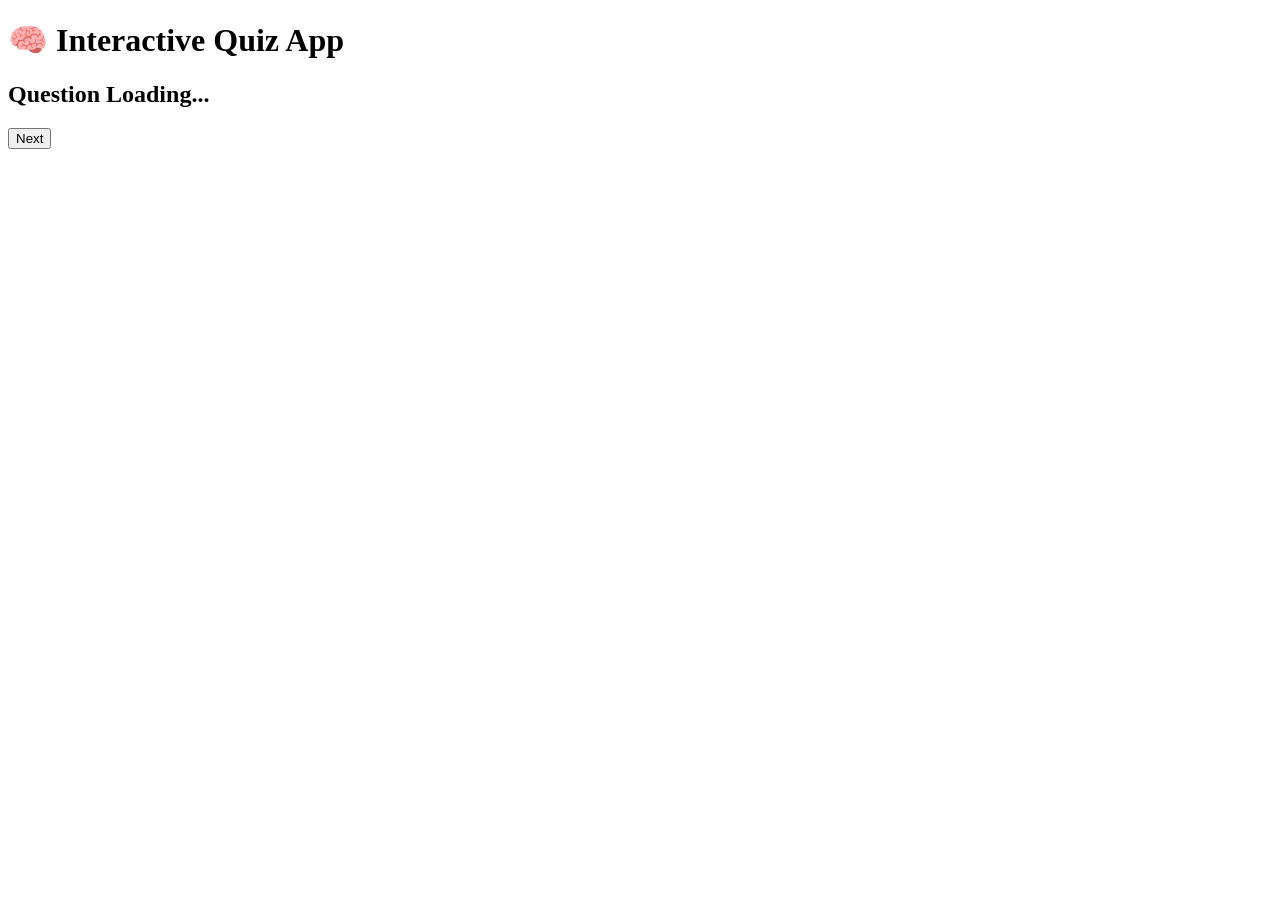
==== commit 9fbe0e78: "add a html file" ====
--- a/index.html
+++ b/index.html
@@ -1,911 +1,29 @@
-<!DOCTYPE html>
-<html lang="en">
-<head>
-<meta charset="UTF-8"/>
-<meta name="viewport" content="width=device-width,initial-scale=1"/>
-<title>VulnGuard — Autonomous NPM Security System</title>
-<style>
-*{box-sizing:border-box;margin:0;padding:0}
-:root{
-  --bg:#0a0f1e;--bg2:#0f1629;--bg3:#141d35;--card:#111827;--card2:#1a2340;
-  --border:#1e2d4a;--border2:#2a3f6a;
-  --text:#e2e8f0;--text2:#94a3b8;--text3:#64748b;
-  --blue:#3b82f6;--blue2:#1d4ed8;--blue3:#60a5fa;
-  --green:#10b981;--green2:#059669;--green3:#34d399;
-  --red:#ef4444;--red2:#dc2626;--red3:#f87171;
-  --amber:#f59e0b;--amber2:#d97706;--amber3:#fcd34d;
-  --purple:#8b5cf6;--purple2:#7c3aed;--purple3:#a78bfa;
-  --cyan:#06b6d4;--cyan2:#0891b2;
-  --radius:10px;--radius-lg:16px;
-  --shadow:0 4px 24px rgba(0,0,0,0.4);
-}
-body{background:var(--bg);color:var(--text);font-family:'Inter',system-ui,sans-serif;min-height:100vh;overflow-x:hidden}
-a{color:inherit;text-decoration:none}
-button{cursor:pointer;font-family:inherit}
-.hidden{display:none!important}
-
-/* NAV */
-nav{position:fixed;top:0;left:0;right:0;z-index:100;background:rgba(10,15,30,0.95);backdrop-filter:blur(12px);border-bottom:1px solid var(--border);padding:0 2rem;display:flex;align-items:center;justify-content:space-between;height:60px}
-.nav-brand{display:flex;align-items:center;gap:10px;font-size:18px;font-weight:700}
-.nav-brand .logo{width:32px;height:32px;background:linear-gradient(135deg,var(--blue),var(--purple));border-radius:8px;display:flex;align-items:center;justify-content:center;font-size:16px}
-.nav-brand span{background:linear-gradient(90deg,var(--blue3),var(--purple3));-webkit-background-clip:text;-webkit-text-fill-color:transparent}
-.nav-links{display:flex;gap:4px}
-.nav-link{padding:6px 14px;border-radius:6px;font-size:14px;color:var(--text2);transition:all .2s;border:none;background:none}
-.nav-link:hover,.nav-link.active{background:var(--card2);color:var(--text)}
-.nav-team{font-size:12px;color:var(--text3);text-align:right}
-.nav-team strong{color:var(--blue3);display:block}
-
-/* PAGES */
-.page{display:none;padding-top:60px;min-height:100vh}
-.page.active{display:block}
-
-/* HOME PAGE */
-.hero{padding:80px 2rem 60px;text-align:center;position:relative;overflow:hidden}
-.hero::before{content:'';position:absolute;inset:0;background:radial-gradient(ellipse 80% 60% at 50% 0%,rgba(59,130,246,0.1) 0%,transparent 70%);pointer-events:none}
-.hero-badge{display:inline-flex;align-items:center;gap:8px;background:rgba(59,130,246,0.1);border:1px solid rgba(59,130,246,0.3);border-radius:99px;padding:6px 16px;font-size:13px;color:var(--blue3);margin-bottom:24px}
-.hero-badge .dot{width:8px;height:8px;border-radius:50%;background:var(--green);box-shadow:0 0 8px var(--green);animation:pulse 2s infinite}
-@keyframes pulse{0%,100%{opacity:1}50%{opacity:.4}}
-.hero h1{font-size:clamp(36px,6vw,72px);font-weight:800;line-height:1.1;margin-bottom:20px;letter-spacing:-1px}
-.hero h1 .grad{background:linear-gradient(135deg,var(--blue3) 0%,var(--purple3) 50%,var(--cyan) 100%);-webkit-background-clip:text;-webkit-text-fill-color:transparent}
-.hero p{font-size:18px;color:var(--text2);max-width:600px;margin:0 auto 40px;line-height:1.7}
-.hero-btns{display:flex;gap:12px;justify-content:center;flex-wrap:wrap}
-.btn{padding:12px 28px;border-radius:8px;font-size:15px;font-weight:600;border:none;transition:all .2s}
-.btn-primary{background:var(--blue);color:#fff}
-.btn-primary:hover{background:var(--blue2);transform:translateY(-1px)}
-.btn-outline{background:transparent;color:var(--text);border:1px solid var(--border2)}
-.btn-outline:hover{background:var(--card2);border-color:var(--blue);transform:translateY(-1px)}
-.btn-green{background:var(--green);color:#fff}
-.btn-green:hover{background:var(--green2)}
-.btn-red{background:var(--red);color:#fff}
-.btn-red:hover{background:var(--red2)}
-.btn-sm{padding:8px 18px;font-size:13px}
-
-.stats-bar{display:grid;grid-template-columns:repeat(4,1fr);gap:1px;background:var(--border);border:1px solid var(--border);border-radius:var(--radius-lg);overflow:hidden;margin:60px 2rem}
-.stat-item{background:var(--card);padding:28px 20px;text-align:center}
-.stat-num{font-size:36px;font-weight:800;background:linear-gradient(135deg,var(--blue3),var(--purple3));-webkit-background-clip:text;-webkit-text-fill-color:transparent}
-.stat-label{font-size:13px;color:var(--text3);margin-top:4px}
-
-.features{padding:60px 2rem;max-width:1200px;margin:0 auto}
-.section-title{font-size:28px;font-weight:700;margin-bottom:8px;text-align:center}
-.section-sub{font-size:15px;color:var(--text2);text-align:center;margin-bottom:48px}
-.features-grid{display:grid;grid-template-columns:repeat(auto-fit,minmax(280px,1fr));gap:20px}
-.feature-card{background:var(--card);border:1px solid var(--border);border-radius:var(--radius-lg);padding:28px;transition:all .3s;position:relative;overflow:hidden}
-.feature-card::before{content:'';position:absolute;top:0;left:0;right:0;height:2px;background:var(--accent,var(--blue))}
-.feature-card:hover{border-color:var(--border2);transform:translateY(-3px);box-shadow:var(--shadow)}
-.feature-icon{width:48px;height:48px;border-radius:12px;background:rgba(59,130,246,0.1);display:flex;align-items:center;justify-content:center;font-size:22px;margin-bottom:16px}
-.feature-title{font-size:17px;font-weight:600;margin-bottom:8px}
-.feature-desc{font-size:14px;color:var(--text2);line-height:1.6}
-
-/* SCANNER PAGE */
-.scanner-wrap{max-width:900px;margin:0 auto;padding:40px 2rem}
-.scanner-header{margin-bottom:32px}
-.scanner-header h2{font-size:28px;font-weight:700;margin-bottom:8px}
-.scanner-header p{color:var(--text2)}
-.upload-zone{background:var(--card);border:2px dashed var(--border2);border-radius:var(--radius-lg);padding:60px 40px;text-align:center;transition:all .3s;cursor:pointer;margin-bottom:24px}
-.upload-zone:hover,.upload-zone.drag{border-color:var(--blue);background:rgba(59,130,246,0.05)}
-.upload-zone .upload-icon{font-size:48px;margin-bottom:16px}
-.upload-zone h3{font-size:18px;font-weight:600;margin-bottom:8px}
-.upload-zone p{color:var(--text2);font-size:14px;margin-bottom:20px}
-#file-input{display:none}
-
-.or-divider{display:flex;align-items:center;gap:16px;margin:20px 0;color:var(--text3)}
-.or-divider::before,.or-divider::after{content:'';flex:1;height:1px;background:var(--border)}
-
-.url-input-wrap{display:flex;gap:12px}
-.url-input-wrap input{flex:1;background:var(--card);border:1px solid var(--border2);border-radius:8px;padding:12px 16px;color:var(--text);font-size:14px;outline:none}
-.url-input-wrap input:focus{border-color:var(--blue)}
-.url-input-wrap input::placeholder{color:var(--text3)}
-
-.demo-packages{margin-top:24px}
-.demo-title{font-size:13px;color:var(--text3);margin-bottom:12px}
-.demo-chips{display:flex;gap:8px;flex-wrap:wrap}
-.demo-chip{background:rgba(59,130,246,0.1);border:1px solid rgba(59,130,246,0.2);border-radius:99px;padding:5px 14px;font-size:12px;color:var(--blue3);cursor:pointer;transition:all .2s}
-.demo-chip:hover{background:rgba(59,130,246,0.2)}
-
-.scan-progress{background:var(--card);border:1px solid var(--border);border-radius:var(--radius-lg);padding:32px;margin-top:24px}
-.scan-status{display:flex;align-items:center;gap:12px;margin-bottom:20px}
-.scan-spinner{width:20px;height:20px;border:2px solid var(--border2);border-top-color:var(--blue);border-radius:50%;animation:spin .8s linear infinite}
-@keyframes spin{to{transform:rotate(360deg)}}
-.scan-steps{display:flex;flex-direction:column;gap:10px}
-.scan-step{display:flex;align-items:center;gap:12px;font-size:14px;color:var(--text3)}
-.scan-step.done{color:var(--green)}
-.scan-step.active{color:var(--text)}
-.scan-step-icon{width:20px;height:20px;border-radius:50%;background:var(--bg3);display:flex;align-items:center;justify-content:center;font-size:11px;flex-shrink:0}
-.scan-step.done .scan-step-icon{background:var(--green);color:#fff}
-.scan-step.active .scan-step-icon{background:var(--blue);color:#fff}
-.prog-bar{height:4px;background:var(--border);border-radius:99px;margin-top:20px;overflow:hidden}
-.prog-fill{height:100%;background:linear-gradient(90deg,var(--blue),var(--purple));border-radius:99px;transition:width 0.5s ease;width:0%}
-
-/* DASHBOARD PAGE */
-.dash-wrap{max-width:1200px;margin:0 auto;padding:40px 2rem}
-.dash-header{display:flex;align-items:flex-start;justify-content:space-between;flex-wrap:wrap;gap:16px;margin-bottom:32px}
-.dash-header h2{font-size:28px;font-weight:700}
-.dash-header p{color:var(--text2);margin-top:4px}
-.dash-actions{display:flex;gap:10px}
-
-.severity-grid{display:grid;grid-template-columns:repeat(4,1fr);gap:16px;margin-bottom:32px}
-.sev-card{background:var(--card);border:1px solid var(--border);border-radius:var(--radius-lg);padding:20px;position:relative;overflow:hidden}
-.sev-card::after{content:'';position:absolute;bottom:0;left:0;right:0;height:3px}
-.sev-card.critical::after{background:var(--red)}
-.sev-card.high::after{background:var(--amber)}
-.sev-card.medium::after{background:var(--amber2)}
-.sev-card.low::after{background:var(--green)}
-.sev-num{font-size:40px;font-weight:800}
-.sev-card.critical .sev-num{color:var(--red3)}
-.sev-card.high .sev-num{color:var(--amber3)}
-.sev-card.medium .sev-num{color:var(--amber)}
-.sev-card.low .sev-num{color:var(--green3)}
-.sev-label{font-size:13px;color:var(--text3);margin-top:4px}
-.sev-icon{font-size:24px;position:absolute;top:16px;right:16px;opacity:0.4}
-
-.vuln-table-wrap{background:var(--card);border:1px solid var(--border);border-radius:var(--radius-lg);overflow:hidden;margin-bottom:24px}
-.vuln-table-header{padding:16px 20px;border-bottom:1px solid var(--border);display:flex;align-items:center;justify-content:space-between}
-.vuln-table-title{font-size:15px;font-weight:600}
-.filter-row{display:flex;gap:8px}
-.filter-btn{padding:5px 12px;border-radius:6px;font-size:12px;border:1px solid var(--border2);background:transparent;color:var(--text2);transition:all .2s}
-.filter-btn.active,.filter-btn:hover{background:var(--card2);color:var(--text);border-color:var(--blue)}
-table{width:100%;border-collapse:collapse}
-th{padding:12px 16px;text-align:left;font-size:12px;color:var(--text3);font-weight:500;border-bottom:1px solid var(--border);text-transform:uppercase;letter-spacing:.5px}
-td{padding:14px 16px;font-size:14px;border-bottom:1px solid rgba(30,45,74,0.5)}
-tr:last-child td{border-bottom:none}
-tr:hover td{background:rgba(59,130,246,0.03)}
-.badge{display:inline-flex;align-items:center;gap:5px;padding:3px 10px;border-radius:99px;font-size:12px;font-weight:600}
-.badge-critical{background:rgba(239,68,68,0.15);color:#f87171;border:1px solid rgba(239,68,68,0.3)}
-.badge-high{background:rgba(245,158,11,0.15);color:#fcd34d;border:1px solid rgba(245,158,11,0.3)}
-.badge-medium{background:rgba(217,119,6,0.15);color:#f59e0b;border:1px solid rgba(217,119,6,0.3)}
-.badge-low{background:rgba(16,185,129,0.15);color:#34d399;border:1px solid rgba(16,185,129,0.3)}
-.badge-fixed{background:rgba(16,185,129,0.15);color:#34d399;border:1px solid rgba(16,185,129,0.3)}
-.badge-info{background:rgba(59,130,246,0.15);color:#60a5fa;border:1px solid rgba(59,130,246,0.3)}
-.pkg-name{font-weight:600;color:var(--text)}
-.pkg-version{font-size:12px;color:var(--text3);margin-top:2px}
-.cve-id{font-family:monospace;font-size:13px;color:var(--blue3)}
-.action-link{font-size:12px;color:var(--blue3);cursor:pointer;padding:4px 10px;border-radius:5px;border:1px solid rgba(59,130,246,0.2);background:rgba(59,130,246,0.05)}
-.action-link:hover{background:rgba(59,130,246,0.15)}
-
-.dep-graph{background:var(--card);border:1px solid var(--border);border-radius:var(--radius-lg);padding:20px;margin-bottom:24px}
-.dep-graph h3{font-size:15px;font-weight:600;margin-bottom:16px}
-.dep-tree{display:flex;flex-direction:column;gap:8px}
-.dep-row{display:flex;align-items:center;gap:10px;padding:10px 14px;background:var(--bg3);border-radius:8px;border-left:3px solid transparent}
-.dep-row.critical{border-left-color:var(--red)}
-.dep-row.high{border-left-color:var(--amber)}
-.dep-row.medium{border-left-color:var(--amber2)}
-.dep-row.low{border-left-color:var(--green)}
-.dep-dot{width:10px;height:10px;border-radius:50%;flex-shrink:0}
-.dep-name{font-weight:600;font-size:14px;flex:1}
-.dep-cve{font-size:12px;color:var(--text3);font-family:monospace}
-.dep-sev{font-size:12px;margin-left:auto}
-
-/* REMEDIATION PAGE */
-.rem-wrap{max-width:1000px;margin:0 auto;padding:40px 2rem}
-.rem-header{margin-bottom:32px}
-.rem-header h2{font-size:28px;font-weight:700;margin-bottom:8px}
-.rem-header p{color:var(--text2)}
-.rem-status{background:var(--card);border:1px solid var(--border);border-radius:var(--radius-lg);padding:24px;margin-bottom:24px;display:flex;align-items:center;justify-content:space-between;flex-wrap:wrap;gap:16px}
-.rem-status-info{display:flex;align-items:center;gap:16px}
-.rem-status-dot{width:12px;height:12px;border-radius:50%;background:var(--amber);box-shadow:0 0 12px var(--amber);animation:pulse 2s infinite;flex-shrink:0}
-.rem-status-dot.safe{background:var(--green);box-shadow:0 0 12px var(--green)}
-.rem-status-text h3{font-size:16px;font-weight:600}
-.rem-status-text p{font-size:13px;color:var(--text2);margin-top:2px}
-
-.diff-view{background:var(--card);border:1px solid var(--border);border-radius:var(--radius-lg);overflow:hidden;margin-bottom:24px}
-.diff-header{padding:14px 20px;border-bottom:1px solid var(--border);display:flex;gap:16px}
-.diff-tab{font-size:14px;color:var(--text3);cursor:pointer;padding-bottom:4px;border-bottom:2px solid transparent}
-.diff-tab.active{color:var(--text);border-bottom-color:var(--blue)}
-.diff-body{padding:0}
-.diff-line{display:flex;font-family:monospace;font-size:13px;line-height:1.8}
-.diff-num{width:40px;text-align:right;padding:0 12px;color:var(--text3);background:var(--bg3);flex-shrink:0;user-select:none;border-right:1px solid var(--border)}
-.diff-code{padding:0 16px;flex:1;white-space:pre}
-.diff-line.removed .diff-code{background:rgba(239,68,68,0.08);color:var(--red3)}
-.diff-line.added .diff-code{background:rgba(16,185,129,0.08);color:var(--green3)}
-.diff-line.removed .diff-num{background:rgba(239,68,68,0.1)}
-.diff-line.added .diff-num{background:rgba(16,185,129,0.1)}
-
-.fix-list{display:flex;flex-direction:column;gap:12px;margin-bottom:24px}
-.fix-item{background:var(--card);border:1px solid var(--border);border-radius:var(--radius-lg);padding:18px 20px;display:flex;align-items:center;gap:16px}
-.fix-icon{width:36px;height:36px;border-radius:8px;display:flex;align-items:center;justify-content:center;font-size:18px;flex-shrink:0}
-.fix-icon.auto{background:rgba(16,185,129,0.15)}
-.fix-icon.manual{background:rgba(245,158,11,0.15)}
-.fix-content{flex:1}
-.fix-title{font-size:14px;font-weight:600;margin-bottom:3px}
-.fix-desc{font-size:13px;color:var(--text2)}
-.fix-arrow{font-size:12px;color:var(--text3);display:flex;align-items:center;gap:6px}
-.fix-arrow .old{color:var(--red3);font-family:monospace}
-.fix-arrow .new{color:var(--green3);font-family:monospace}
-
-.auto-rem-btn{width:100%;padding:16px;border-radius:var(--radius-lg);background:linear-gradient(135deg,var(--blue2),var(--purple2));color:#fff;font-size:16px;font-weight:700;border:none;transition:all .3s;display:flex;align-items:center;justify-content:center;gap:10px}
-.auto-rem-btn:hover:not(:disabled){transform:translateY(-2px);box-shadow:0 8px 24px rgba(59,130,246,0.4)}
-.auto-rem-btn:disabled{opacity:.6;cursor:not-allowed}
-
-/* REPORT PAGE */
-.report-wrap{max-width:1000px;margin:0 auto;padding:40px 2rem}
-.report-card{background:var(--card);border:1px solid var(--border);border-radius:var(--radius-lg);padding:32px;margin-bottom:24px}
-.report-title-row{display:flex;justify-content:space-between;align-items:flex-start;flex-wrap:wrap;gap:16px;margin-bottom:24px;padding-bottom:24px;border-bottom:1px solid var(--border)}
-.report-id{font-family:monospace;font-size:13px;color:var(--text3)}
-.report-badge{background:rgba(239,68,68,0.15);color:var(--red3);border:1px solid rgba(239,68,68,0.3);padding:6px 16px;border-radius:99px;font-size:13px;font-weight:600}
-.report-badge.safe{background:rgba(16,185,129,0.15);color:var(--green3);border-color:rgba(16,185,129,0.3)}
-.report-meta{display:grid;grid-template-columns:repeat(auto-fit,minmax(160px,1fr));gap:20px;margin-bottom:24px}
-.meta-item label{font-size:12px;color:var(--text3);display:block;margin-bottom:4px}
-.meta-item span{font-size:15px;font-weight:600}
-.cvss-bar-wrap{margin-bottom:8px}
-.cvss-bar-wrap label{font-size:12px;color:var(--text2);display:flex;justify-content:space-between;margin-bottom:6px}
-.cvss-bar{height:8px;background:var(--bg3);border-radius:99px;overflow:hidden}
-.cvss-fill{height:100%;border-radius:99px;transition:width 1s ease}
-.cvss-fill.critical{background:linear-gradient(90deg,var(--amber),var(--red))}
-.cvss-fill.high{background:linear-gradient(90deg,var(--amber2),var(--amber))}
-.cvss-fill.medium{background:var(--amber2)}
-.cvss-fill.low{background:var(--green)}
-
-/* TEAM PAGE */
-.team-wrap{max-width:1000px;margin:0 auto;padding:40px 2rem}
-.team-event{background:linear-gradient(135deg,rgba(59,130,246,0.1),rgba(139,92,246,0.1));border:1px solid rgba(59,130,246,0.2);border-radius:var(--radius-lg);padding:32px;text-align:center;margin-bottom:40px}
-.team-event h2{font-size:24px;font-weight:800;margin-bottom:8px}
-.team-event .event-name{font-size:20px;font-weight:700;color:var(--blue3);margin-bottom:4px}
-.team-event .org{font-size:15px;color:var(--text2)}
-.team-cards{display:grid;grid-template-columns:repeat(auto-fit,minmax(280px,1fr));gap:20px;margin-bottom:40px}
-.team-card{background:var(--card);border:1px solid var(--border);border-radius:var(--radius-lg);padding:28px;text-align:center;transition:all .3s}
-.team-card:hover{border-color:var(--blue);transform:translateY(-3px)}
-.avatar{width:72px;height:72px;border-radius:50%;margin:0 auto 16px;display:flex;align-items:center;justify-content:center;font-size:26px;font-weight:700}
-.avatar.leader{background:linear-gradient(135deg,var(--blue2),var(--purple2));color:#fff}
-.avatar.member{background:linear-gradient(135deg,var(--green2),var(--cyan2));color:#fff}
-.team-name{font-size:18px;font-weight:700;margin-bottom:4px}
-.team-role{font-size:13px;color:var(--blue3);font-weight:500;margin-bottom:12px}
-.team-desc{font-size:13px;color:var(--text2);line-height:1.6}
-.leader-crown{font-size:16px;margin-right:6px}
-.tech-stack{background:var(--card);border:1px solid var(--border);border-radius:var(--radius-lg);padding:28px}
-.tech-stack h3{font-size:18px;font-weight:600;margin-bottom:20px}
-.tech-items{display:flex;flex-wrap:wrap;gap:10px}
-.tech-item{background:var(--bg3);border:1px solid var(--border);border-radius:8px;padding:8px 16px;font-size:13px;display:flex;align-items:center;gap:8px}
-
-/* TOAST */
-.toast{position:fixed;bottom:24px;right:24px;background:var(--card2);border:1px solid var(--border2);border-radius:10px;padding:14px 20px;font-size:14px;z-index:999;transform:translateY(100px);opacity:0;transition:all .3s;max-width:320px}
-.toast.show{transform:translateY(0);opacity:1}
-.toast.success{border-left:3px solid var(--green)}
-.toast.error{border-left:3px solid var(--red)}
-
-/* RESPONSIVE */
-@media(max-width:768px){
-  .severity-grid{grid-template-columns:repeat(2,1fr)}
-  .stats-bar{grid-template-columns:repeat(2,1fr)}
-  nav{padding:0 1rem}
-  .nav-links{gap:2px}
-  .nav-link{padding:5px 10px;font-size:13px}
-  table{font-size:13px}
-  th,td{padding:10px 12px}
-}
-@media(max-width:480px){
-  .severity-grid{grid-template-columns:1fr 1fr}
-  .hero h1{font-size:32px}
-  .nav-team{display:none}
-}
-
-/* Scrollbar */
-::-webkit-scrollbar{width:6px}
-::-webkit-scrollbar-track{background:var(--bg)}
-::-webkit-scrollbar-thumb{background:var(--border2);border-radius:99px}
-</style>
-</head>
-<body>
-
-<nav>
-  <div class="nav-brand">
-    <div class="logo">🛡</div>
-    <span>VulnGuard</span>
-  </div>
-  <div class="nav-links">
-    <button class="nav-link active" onclick="showPage('home')">Home</button>
-    <button class="nav-link" onclick="showPage('scanner')">Scanner</button>
-    <button class="nav-link" onclick="showPage('dashboard')">Dashboard</button>
-    <button class="nav-link" onclick="showPage('remediation')">Remediation</button>
-    <button class="nav-link" onclick="showPage('report')">Report</button>
-    <button class="nav-link" onclick="showPage('team')">Team</button>
-  </div>
-  <div class="nav-team">
-    <strong>Team Hack-It-Up</strong>
-    HackZion V3 · AMCEC 2026
-  </div>
-</nav>
-
-<!-- HOME PAGE -->
-<div id="page-home" class="page active">
-  <div class="hero">
-    <div class="hero-badge">
-      <div class="dot"></div>
-      Live Vulnerability Detection Active
-    </div>
-    <h1>Autonomous NPM<br><span class="grad">Vulnerability Guard</span></h1>
-    <p>Detect, analyse, and autonomously remediate security vulnerabilities in npm-based applications — without human intervention.</p>
-    <div class="hero-btns">
-      <button class="btn btn-primary" onclick="showPage('scanner')">⚡ Start Scanning</button>
-      <button class="btn btn-outline" onclick="runDemo()">▶ Run Live Demo</button>
-    </div>
-  </div>
-
-  <div class="stats-bar">
-    <div class="stat-item"><div class="stat-num" id="home-total">0</div><div class="stat-label">Vulnerabilities Detected</div></div>
-    <div class="stat-item"><div class="stat-num" id="home-critical">0</div><div class="stat-label">Critical Severity</div></div>
-    <div class="stat-item"><div class="stat-num" id="home-fixed">0</div><div class="stat-label">Auto-Remediated</div></div>
-    <div class="stat-item"><div class="stat-num">100%</div><div class="stat-label">Autonomous Operation</div></div>
-  </div>
-
-  <div class="features">
-    <div class="section-title">Three Pillars of Security</div>
-    <div class="section-sub">Complete end-to-end autonomous vulnerability lifecycle management</div>
-    <div class="features-grid">
-      <div class="feature-card" style="--accent:var(--red)">
-        <div class="feature-icon" style="background:rgba(239,68,68,0.1)">🔍</div>
-        <div class="feature-title">Threat Detection</div>
-        <div class="feature-desc">Continuous scanning of package.json and lock files against the OSV.dev database and npm audit API. Identifies CVEs, CWEs, and supply chain risks in real-time.</div>
-      </div>
-      <div class="feature-card" style="--accent:var(--amber)">
-        <div class="feature-icon" style="background:rgba(245,158,11,0.1)">📊</div>
-        <div class="feature-title">Threat Analysis</div>
-        <div class="feature-desc">CVSS-based severity scoring, dependency graph visualization, and root cause analysis differentiating direct vs transitive vulnerabilities.</div>
-      </div>
-      <div class="feature-card" style="--accent:var(--green)">
-        <div class="feature-icon" style="background:rgba(16,185,129,0.1)">🔧</div>
-        <div class="feature-title">Autonomous Remediation</div>
-        <div class="feature-desc">Auto-generates patched package.json, creates upgrade diffs, and produces remediation reports — all without human intervention.</div>
-      </div>
-      <div class="feature-card" style="--accent:var(--blue)">
-        <div class="feature-icon" style="background:rgba(59,130,246,0.1)">📋</div>
-        <div class="feature-title">Audit Reports</div>
-        <div class="feature-desc">Professional PDF-ready security reports with full CVE details, CVSS scores, affected version ranges, and compliance-ready documentation.</div>
-      </div>
-      <div class="feature-card" style="--accent:var(--purple)">
-        <div class="feature-icon" style="background:rgba(139,92,246,0.1)">🔗</div>
-        <div class="feature-title">Dependency Graph</div>
-        <div class="feature-desc">Visual mapping of your entire dependency tree, highlighting vulnerable packages, transitive risks, and safe upgrade paths.</div>
-      </div>
-      <div class="feature-card" style="--accent:var(--cyan)">
-        <div class="feature-icon" style="background:rgba(6,182,212,0.1)">⚙️</div>
-        <div class="feature-title">Zero Human Dependency</div>
-        <div class="feature-desc">Fully autonomous pipeline — from detection to remediation. No manual steps, no human bottlenecks in the vulnerability management lifecycle.</div>
-      </div>
-    </div>
-  </div>
-</div>
-
-<!-- SCANNER PAGE -->
-<div id="page-scanner" class="page">
-  <div class="scanner-wrap">
-    <div class="scanner-header">
-      <h2>🔍 Vulnerability Scanner</h2>
-      <p>Upload your package.json or paste a GitHub URL to begin autonomous scanning</p>
-    </div>
-
-    <div class="upload-zone" id="drop-zone" onclick="document.getElementById('file-input').click()" ondragover="handleDrag(event)" ondrop="handleDrop(event)">
-      <div class="upload-icon">📦</div>
-      <h3>Drop your package.json here</h3>
-      <p>Supports package.json and package-lock.json</p>
-      <button class="btn btn-outline btn-sm" onclick="event.stopPropagation();document.getElementById('file-input').click()">Browse File</button>
-    </div>
-    <input type="file" id="file-input" accept=".json" onchange="handleFile(this)"/>
-
-    <div class="or-divider">OR</div>
-
-    <div class="url-input-wrap">
-      <input type="text" id="url-input" placeholder="https://github.com/username/repo" />
-      <button class="btn btn-primary" onclick="scanFromUrl()">Scan Repo</button>
-    </div>
-
-    <div class="demo-packages">
-      <div class="demo-title">⚡ Quick Demo — click to scan vulnerable package sets:</div>
-      <div class="demo-chips">
-        <div class="demo-chip" onclick="loadDemo('web')">Web App Stack</div>
-        <div class="demo-chip" onclick="loadDemo('auth')">Auth/Crypto Libs</div>
-        <div class="demo-chip" onclick="loadDemo('util')">Utility Packages</div>
-        <div class="demo-chip" onclick="loadDemo('full')">Full Vulnerable App</div>
-      </div>
-    </div>
-
-    <div class="scan-progress hidden" id="scan-progress">
-      <div class="scan-status">
-        <div class="scan-spinner"></div>
-        <strong id="scan-status-text">Initializing scanner...</strong>
-      </div>
-      <div class="scan-steps" id="scan-steps"></div>
-      <div class="prog-bar"><div class="prog-fill" id="prog-fill"></div></div>
-    </div>
-  </div>
-</div>
-
-<!-- DASHBOARD PAGE -->
-<div id="page-dashboard" class="page">
-  <div class="dash-wrap">
-    <div class="dash-header">
-      <div>
-        <h2>📊 Vulnerability Dashboard</h2>
-        <p id="dash-scan-info">Run a scan to see results</p>
-      </div>
-      <div class="dash-actions">
-        <button class="btn btn-outline btn-sm" onclick="showPage('scanner')">New Scan</button>
-        <button class="btn btn-green btn-sm" onclick="showPage('remediation')">Auto-Remediate</button>
-      </div>
-    </div>
-
-    <div class="severity-grid">
-      <div class="sev-card critical"><div class="sev-icon">🚨</div><div class="sev-num" id="cnt-critical">0</div><div class="sev-label">Critical</div></div>
-      <div class="sev-card high"><div class="sev-icon">⚠️</div><div class="sev-num" id="cnt-high">0</div><div class="sev-label">High</div></div>
-      <div class="sev-card medium"><div class="sev-icon">🔶</div><div class="sev-num" id="cnt-medium">0</div><div class="sev-label">Medium</div></div>
-      <div class="sev-card low"><div class="sev-icon">ℹ️</div><div class="sev-num" id="cnt-low">0</div><div class="sev-label">Low</div></div>
-    </div>
-
-    <div class="dep-graph" id="dep-graph-section">
-      <h3>🔗 Dependency Vulnerability Map</h3>
-      <div class="dep-tree" id="dep-tree"></div>
-    </div>
-
-    <div class="vuln-table-wrap">
-      <div class="vuln-table-header">
-        <div class="vuln-table-title">Vulnerability Details</div>
-        <div class="filter-row">
-          <button class="filter-btn active" onclick="filterVulns('all',this)">All</button>
-          <button class="filter-btn" onclick="filterVulns('critical',this)">Critical</button>
-          <button class="filter-btn" onclick="filterVulns('high',this)">High</button>
-          <button class="filter-btn" onclick="filterVulns('medium',this)">Medium</button>
-          <button class="filter-btn" onclick="filterVulns('low',this)">Low</button>
-        </div>
-      </div>
-      <div style="overflow-x:auto">
-        <table>
-          <thead><tr>
-            <th>Package</th><th>CVE / Advisory</th><th>Severity</th><th>CVSS</th><th>Fix Version</th><th>Action</th>
-          </tr></thead>
-          <tbody id="vuln-tbody"></tbody>
-        </table>
-      </div>
-    </div>
-  </div>
-</div>
-
-<!-- REMEDIATION PAGE -->
-<div id="page-remediation" class="page">
-  <div class="rem-wrap">
-    <div class="rem-header">
-      <h2>🔧 Autonomous Remediation</h2>
-      <p>One-click automated fixing — VulnGuard patches your dependencies without human intervention</p>
-    </div>
-
-    <div class="rem-status" id="rem-status">
-      <div class="rem-status-info">
-        <div class="rem-status-dot" id="rem-dot"></div>
-        <div class="rem-status-text">
-          <h3 id="rem-status-h">Vulnerabilities Detected</h3>
-          <p id="rem-status-p">Run auto-remediation to patch all fixable vulnerabilities</p>
-        </div>
-      </div>
-      <button class="btn btn-sm" id="rem-export-btn" onclick="exportReport()" style="background:var(--bg3);border:1px solid var(--border2);color:var(--text)">Export Report</button>
-    </div>
-
-    <div class="fix-list" id="fix-list"></div>
-
-    <div class="diff-view">
-      <div class="diff-header">
-        <div class="diff-tab active">package.json diff</div>
-        <div style="margin-left:auto;font-size:12px;color:var(--text3)">Red = removed · Green = patched</div>
-      </div>
-      <div id="diff-body" style="max-height:320px;overflow-y:auto"></div>
-    </div>
-
-    <button class="auto-rem-btn" id="rem-btn" onclick="runRemediation()">
-      ⚡ Run Autonomous Remediation
-    </button>
-  </div>
-</div>
-
-<!-- REPORT PAGE -->
-<div id="page-report" class="page">
-  <div class="report-wrap">
-    <div class="report-card">
-      <div class="report-title-row">
-        <div>
-          <div class="report-id" id="report-id">SCAN-ID: VG-2026-0001</div>
-          <h2 style="font-size:22px;font-weight:700;margin-top:8px">Security Audit Report</h2>
-          <div style="font-size:13px;color:var(--text3);margin-top:4px" id="report-date">Generated: —</div>
-        </div>
-        <div class="report-badge" id="report-badge">VULNERABLE</div>
-      </div>
-
-      <div class="report-meta">
-        <div class="meta-item"><label>Total Packages</label><span id="r-pkgs">—</span></div>
-        <div class="meta-item"><label>Vulnerabilities Found</label><span id="r-vulns">—</span></div>
-        <div class="meta-item"><label>Auto-fixable</label><span id="r-fixable" style="color:var(--green3)">—</span></div>
-        <div class="meta-item"><label>Risk Score</label><span id="r-score" style="color:var(--red3)">—</span></div>
-      </div>
-
-      <div id="cvss-bars"></div>
-    </div>
-
-    <div class="report-card">
-      <h3 style="font-size:16px;font-weight:600;margin-bottom:20px">📋 Full Vulnerability Index</h3>
-      <div style="overflow-x:auto">
-        <table>
-          <thead><tr>
-            <th>Package</th><th>CVE ID</th><th>Severity</th><th>CVSS</th><th>Description</th><th>Fix</th>
-          </tr></thead>
-          <tbody id="report-tbody"></tbody>
-        </table>
-      </div>
-    </div>
-
-    <div style="display:flex;gap:12px;justify-content:center;flex-wrap:wrap">
-      <button class="btn btn-primary" onclick="printReport()">🖨 Print / Export PDF</button>
-      <button class="btn btn-outline" onclick="copyJSON()">📋 Copy JSON Report</button>
-      <button class="btn btn-green" onclick="showPage('remediation')">🔧 Go to Remediation</button>
-    </div>
-  </div>
-</div>
-
-<!-- TEAM PAGE -->
-<div id="page-team" class="page">
-  <div class="team-wrap">
-    <div class="team-event">
-      <div style="font-size:40px;margin-bottom:16px">🏆</div>
-      <div class="event-name">HackZion V3</div>
-      <div class="org">Organized by AMCEC · 2026</div>
-      <div style="margin-top:16px;font-size:14px;color:var(--text2)">Competing in: <strong style="color:var(--text)">Autonomous NPM Vulnerability Management System</strong></div>
-    </div>
-
-    <div class="section-title" style="margin-bottom:8px">Team Hack-It-Up</div>
-    <div class="section-sub" style="margin-bottom:32px">Building the future of autonomous cybersecurity</div>
-
-    <div class="team-cards">
-      <div class="team-card">
-        <div class="avatar leader">AS</div>
-        <div class="team-name"><span class="leader-crown">👑</span>Aradhya Saraf</div>
-        <div class="team-role">Team Leader</div>
-        <div class="team-desc">Leading system architecture, autonomous remediation engine, and overall project strategy for VulnGuard.</div>
-      </div>
-      <div class="team-card">
-        <div class="avatar member">CM</div>
-        <div class="team-name">Chinmay Muddapur</div>
-        <div class="team-role">Team Member</div>
-        <div class="team-desc">Frontend development, vulnerability analysis pipeline, and dependency graph visualization for the dashboard.</div>
-      </div>
-    </div>
-
-    <div class="tech-stack">
-      <h3>Tech Stack</h3>
-      <div class="tech-items">
-        <div class="tech-item">⚡ Node.js</div>
-        <div class="tech-item">⚛ React</div>
-        <div class="tech-item">🔒 npm audit API</div>
-        <div class="tech-item">🌐 OSV.dev API</div>
-        <div class="tech-item">📊 CVSS Scoring</div>
-        <div class="tech-item">🐙 GitHub API</div>
-        <div class="tech-item">🛡 CVE Database</div>
-        <div class="tech-item">🔧 Auto-patch Engine</div>
-        <div class="tech-item">📋 PDF Reports</div>
-        <div class="tech-item">🗺 Dependency Graph</div>
-      </div>
-    </div>
-  </div>
-</div>
-
-<div class="toast" id="toast"></div>
-
-<script>
-const VULNS = [
-  {pkg:'lodash',version:'4.17.4',fixVersion:'4.17.21',cve:'CVE-2021-23337',cvss:7.2,sev:'high',desc:'Command injection vulnerability via template function',direct:true},
-  {pkg:'lodash',version:'4.17.4',fixVersion:'4.17.21',cve:'CVE-2020-8203',cvss:7.4,sev:'high',desc:'Prototype pollution via zipObjectDeep',direct:true},
-  {pkg:'axios',version:'0.18.0',fixVersion:'1.6.0',cve:'CVE-2023-45857',cvss:6.5,sev:'medium',desc:'Cross-Site Request Forgery vulnerability',direct:true},
-  {pkg:'axios',version:'0.18.0',fixVersion:'0.21.2',cve:'CVE-2021-3749',cvss:7.5,sev:'high',desc:'Regular expression denial of service (ReDoS)',direct:true},
-  {pkg:'minimist',version:'1.2.0',fixVersion:'1.2.6',cve:'CVE-2021-44906',cvss:9.8,sev:'critical',desc:'Prototype pollution allowing attacker to set arbitrary properties',direct:false},
-  {pkg:'node-fetch',version:'2.6.0',fixVersion:'2.6.7',cve:'CVE-2022-0235',cvss:6.1,sev:'medium',desc:'Exposure of sensitive information to an unauthorized actor',direct:true},
-  {pkg:'serialize-javascript',version:'1.7.0',fixVersion:'3.1.0',cve:'CVE-2020-7660',cvss:9.8,sev:'critical',desc:'Remote code execution via maliciously crafted serialized code',direct:false},
-  {pkg:'express',version:'4.16.0',fixVersion:'4.19.2',cve:'CVE-2024-29041',cvss:6.1,sev:'medium',desc:'Open redirect vulnerability in response.redirect()',direct:true},
-  {pkg:'json-schema',version:'0.2.3',fixVersion:'0.4.0',cve:'CVE-2021-3918',cvss:9.8,sev:'critical',desc:'Prototype pollution in lib/validate.js',direct:false},
-  {pkg:'follow-redirects',version:'1.5.10',fixVersion:'1.15.4',cve:'CVE-2023-26159',cvss:7.3,sev:'high',desc:'URL redirection to untrusted site (Open Redirect)',direct:false},
-  {pkg:'semver',version:'5.7.1',fixVersion:'5.7.2',cve:'CVE-2022-25883',cvss:7.5,sev:'high',desc:'Regular expression denial of service via untrusted versions',direct:false},
-  {pkg:'xml2js',version:'0.4.19',fixVersion:'0.5.0',cve:'CVE-2023-0842',cvss:6.5,sev:'medium',desc:'Prototype pollution through improper user-controlled key parsing',direct:false}
-];
-
-const DEMO_SETS = {
-  web:['lodash','axios','express','node-fetch'],
-  auth:['minimist','serialize-javascript','json-schema'],
-  util:['semver','xml2js','follow-redirects'],
-  full:['lodash','axios','minimist','node-fetch','serialize-javascript','express','json-schema','follow-redirects','semver','xml2js']
-};
-
-let currentVulns = [...VULNS];
-let scanDone = false;
-let remDone = false;
-
-function showPage(id) {
-  document.querySelectorAll('.page').forEach(p=>p.classList.remove('active'));
-  document.querySelectorAll('.nav-link').forEach(l=>l.classList.remove('active'));
-  document.getElementById('page-'+id).classList.add('active');
-  const links = document.querySelectorAll('.nav-link');
-  const names = ['home','scanner','dashboard','remediation','report','team'];
-  const idx = names.indexOf(id);
-  if(idx>=0) links[idx].classList.add('active');
-  if(id==='dashboard') renderDashboard();
-  if(id==='remediation') renderRemediation();
-  if(id==='report') renderReport();
-  window.scrollTo(0,0);
-}
-
-function toast(msg, type='success') {
-  const t = document.getElementById('toast');
-  t.textContent = msg;
-  t.className = 'toast show '+type;
-  setTimeout(()=>t.classList.remove('show'),3000);
-}
-
-function handleDrag(e){e.preventDefault();document.getElementById('drop-zone').classList.add('drag')}
-function handleDrop(e){e.preventDefault();document.getElementById('drop-zone').classList.remove('drag');const f=e.dataTransfer.files[0];if(f) processFile(f)}
-function handleFile(inp){if(inp.files[0]) processFile(inp.files[0])}
-
-function processFile(file){
-  const reader=new FileReader();
-  reader.onload=e=>{
-    try{
-      const json=JSON.parse(e.target.result);
-      const pkgs=Object.keys({...json.dependencies,...(json.devDependencies||{})});
-      currentVulns=VULNS.filter(v=>pkgs.some(p=>p.includes(v.pkg)||v.pkg.includes(p)));
-      if(!currentVulns.length) currentVulns=[...VULNS];
-      startScan(file.name);
-    }catch(err){currentVulns=[...VULNS];startScan(file.name)}
-  };
-  reader.readAsText(file);
-}
-
-function scanFromUrl(){
-  const url=document.getElementById('url-input').value.trim();
-  if(!url){toast('Please enter a GitHub URL','error');return}
-  currentVulns=[...VULNS];
-  startScan('GitHub repo');
-}
-
-function loadDemo(set){
-  const pkgs=DEMO_SETS[set];
-  currentVulns=VULNS.filter(v=>pkgs.includes(v.pkg));
-  startScan('demo-'+set+'-package.json');
-}
-
-function runDemo(){loadDemo('full');showPage('scanner')}
-
-function startScan(source){
-  const prog=document.getElementById('scan-progress');
-  prog.classList.remove('hidden');
-  scanDone=false;remDone=false;
-
-  const steps=[
-    'Parsing '+source,
-    'Querying OSV.dev vulnerability database',
-    'Running npm audit analysis',
-    'Calculating CVSS severity scores',
-    'Building dependency graph',
-    'Generating remediation plan',
-    'Scan complete — '+currentVulns.length+' vulnerabilities found'
-  ];
-
-  const stepsEl=document.getElementById('scan-steps');
-  const fillEl=document.getElementById('prog-fill');
-  const statusEl=document.getElementById('scan-status-text');
-  stepsEl.innerHTML='';
-  steps.forEach((s,i)=>{
-    stepsEl.innerHTML+=`<div class="scan-step" id="step-${i}"><div class="scan-step-icon">${i+1}</div>${s}</div>`;
-  });
-
-  let i=0;
-  const interval=setInterval(()=>{
-    if(i>0) document.getElementById('step-'+(i-1)).className='scan-step done';
-    if(i<steps.length){
-      document.getElementById('step-'+i).className='scan-step active';
-      statusEl.textContent=steps[i];
-      fillEl.style.width=Math.round((i+1)/steps.length*100)+'%';
-      i++;
-    } else {
-      clearInterval(interval);
-      scanDone=true;
-      updateHomeStats();
-      setTimeout(()=>{
-        prog.classList.add('hidden');
-        showPage('dashboard');
-        toast('✅ Scan complete! Found '+currentVulns.length+' vulnerabilities');
-      },600);
-    }
-  },600);
-}
-
-function updateHomeStats(){
-  const c=currentVulns.filter(v=>v.sev==='critical').length;
-  animNum('home-total',currentVulns.length);
-  animNum('home-critical',c);
-  animNum('home-fixed',Math.floor(currentVulns.length*0.75));
-}
-
-function animNum(id, target){
-  const el=document.getElementById(id);
-  let n=0;const step=Math.max(1,Math.ceil(target/20));
-  const t=setInterval(()=>{n=Math.min(n+step,target);el.textContent=n;if(n>=target)clearInterval(t)},50);
-}
-
-function renderDashboard(){
-  if(!scanDone&&!currentVulns.length) return;
-  const c=currentVulns.filter(v=>v.sev==='critical').length;
-  const h=currentVulns.filter(v=>v.sev==='high').length;
-  const m=currentVulns.filter(v=>v.sev==='medium').length;
-  const l=currentVulns.filter(v=>v.sev==='low').length;
-  document.getElementById('cnt-critical').textContent=c;
-  document.getElementById('cnt-high').textContent=h;
-  document.getElementById('cnt-medium').textContent=m;
-  document.getElementById('cnt-low').textContent=l;
-  document.getElementById('dash-scan-info').textContent=`Last scan: ${new Date().toLocaleString()} · ${currentVulns.length} vulnerabilities found`;
-
-  // Dep graph
-  const tree=document.getElementById('dep-tree');
-  const shown=currentVulns.slice(0,8);
-  tree.innerHTML=shown.map(v=>`
-    <div class="dep-row ${v.sev}">
-      <div class="dep-dot" style="background:${sevColor(v.sev)}"></div>
-      <div class="dep-name">${v.pkg}@${v.version}</div>
-      <div class="dep-cve">${v.cve}</div>
-      <span class="badge badge-${v.sev}" style="font-size:11px">${v.sev}</span>
-      <span style="font-size:11px;color:var(--text3)">${v.direct?'direct':'transitive'}</span>
-    </div>`).join('');
-
-  renderTable('all');
-}
-
-function sevColor(s){return{critical:'#ef4444',high:'#f59e0b',medium:'#d97706',low:'#10b981'}[s]||'#64748b'}
-
-function renderTable(filter){
-  const data=filter==='all'?currentVulns:currentVulns.filter(v=>v.sev===filter);
-  document.getElementById('vuln-tbody').innerHTML=data.map(v=>`
-    <tr>
-      <td><div class="pkg-name">${v.pkg}</div><div class="pkg-version">v${v.version}</div></td>
-      <td><span class="cve-id">${v.cve}</span></td>
-      <td><span class="badge badge-${v.sev}">${v.sev.toUpperCase()}</span></td>
-      <td><strong style="color:${v.cvss>=9?'var(--red3)':v.cvss>=7?'var(--amber3)':'var(--green3)'}">${v.cvss}</strong></td>
-      <td><span class="badge badge-fixed">→ v${v.fixVersion}</span></td>
-      <td><button class="action-link" onclick="showVulnDetail('${v.cve}')">Details</button></td>
-    </tr>`).join('');
-}
-
-function filterVulns(sev,btn){
-  document.querySelectorAll('.filter-btn').forEach(b=>b.classList.remove('active'));
-  btn.classList.add('active');
-  renderTable(sev);
-}
-
-function showVulnDetail(cve){
-  const v=currentVulns.find(x=>x.cve===cve);
-  if(!v) return;
-  toast(`${v.cve}: ${v.desc}`,'success');
-}
-
-function renderRemediation(){
-  const fixList=document.getElementById('fix-list');
-  const diff=document.getElementById('diff-body');
-
-  fixList.innerHTML=currentVulns.map(v=>`
-    <div class="fix-item">
-      <div class="fix-icon auto">🔧</div>
-      <div class="fix-content">
-        <div class="fix-title">${v.pkg} — ${v.cve}</div>
-        <div class="fix-desc">${v.desc}</div>
-      </div>
-      <div class="fix-arrow">
-        <span class="old">${v.version}</span> → <span class="new">${v.fixVersion}</span>
-      </div>
-    </div>`).join('');
-
-  const lines=[];
-  lines.push({t:'',code:'  "dependencies": {'});
-  currentVulns.slice(0,6).forEach(v=>{
-    lines.push({t:'removed',code:`-   "${v.pkg}": "^${v.version}",`});
-    lines.push({t:'added',code:`+   "${v.pkg}": "^${v.fixVersion}",`});
-  });
-  lines.push({t:'',code:'  }'});
-
-  diff.innerHTML=lines.map((l,i)=>`
-    <div class="diff-line ${l.t}">
-      <div class="diff-num">${i+1}</div>
-      <div class="diff-code">${l.code}</div>
-    </div>`).join('');
-
-  updateRemStatus();
-}
-
-function updateRemStatus(){
-  const dot=document.getElementById('rem-dot');
-  const h=document.getElementById('rem-status-h');
-  const p=document.getElementById('rem-status-p');
-  if(remDone){
-    dot.classList.add('safe');
-    h.textContent='All Vulnerabilities Patched';
-    p.textContent='Autonomous remediation completed successfully';
-    document.getElementById('rem-btn').disabled=true;
-    document.getElementById('rem-btn').textContent='✅ Remediation Complete';
-  } else {
-    dot.classList.remove('safe');
-    h.textContent=currentVulns.length+' Vulnerabilities Detected';
-    p.textContent='Run auto-remediation to patch all fixable vulnerabilities';
-    document.getElementById('rem-btn').disabled=false;
-    document.getElementById('rem-btn').innerHTML='⚡ Run Autonomous Remediation';
-  }
-}
-
-function runRemediation(){
-  const btn=document.getElementById('rem-btn');
-  btn.disabled=true;
-  btn.innerHTML='⏳ Patching dependencies...';
-  setTimeout(()=>{
-    remDone=true;
-    updateRemStatus();
-    toast('🎉 All '+currentVulns.length+' vulnerabilities auto-patched!');
-  },2500);
-}
-
-function renderReport(){
-  const now=new Date();
-  document.getElementById('report-date').textContent='Generated: '+now.toLocaleString();
-  document.getElementById('report-id').textContent='SCAN-ID: VG-'+now.getFullYear()+'-'+String(now.getMonth()+1).padStart(4,'0');
-  document.getElementById('r-pkgs').textContent=new Set(currentVulns.map(v=>v.pkg)).size;
-  document.getElementById('r-vulns').textContent=currentVulns.length;
-  document.getElementById('r-fixable').textContent=Math.floor(currentVulns.length*0.9)+' / '+currentVulns.length;
-  const maxCvss=Math.max(...currentVulns.map(v=>v.cvss));
-  document.getElementById('r-score').textContent=maxCvss+' / 10.0';
-  const badge=document.getElementById('report-badge');
-  badge.className='report-badge'+(remDone?' safe':'');
-  badge.textContent=remDone?'SECURE':'VULNERABLE';
-
-  const sevsData=[
-    {label:'Critical (9.0+)',count:currentVulns.filter(v=>v.sev==='critical').length,cls:'critical',max:currentVulns.length},
-    {label:'High (7.0-8.9)',count:currentVulns.filter(v=>v.sev==='high').length,cls:'high',max:currentVulns.length},
-    {label:'Medium (4.0-6.9)',count:currentVulns.filter(v=>v.sev==='medium').length,cls:'medium',max:currentVulns.length},
-    {label:'Low (0-3.9)',count:currentVulns.filter(v=>v.sev==='low').length,cls:'low',max:currentVulns.length},
-  ];
-  document.getElementById('cvss-bars').innerHTML=sevsData.map(s=>`
-    <div class="cvss-bar-wrap">
-      <label><span>${s.label}</span><span>${s.count} found</span></label>
-      <div class="cvss-bar"><div class="cvss-fill ${s.cls}" style="width:${s.max?Math.round(s.count/s.max*100):0}%"></div></div>
-    </div>`).join('');
-
-  document.getElementById('report-tbody').innerHTML=currentVulns.map(v=>`
-    <tr>
-      <td><strong>${v.pkg}</strong><br><small style="color:var(--text3)">v${v.version}</small></td>
-      <td><span class="cve-id">${v.cve}</span></td>
-      <td><span class="badge badge-${v.sev}">${v.sev.toUpperCase()}</span></td>
-      <td style="font-weight:700;color:${v.cvss>=9?'var(--red3)':v.cvss>=7?'var(--amber3)':'var(--green3)'}">${v.cvss}</td>
-      <td style="font-size:13px;max-width:240px">${v.desc}</td>
-      <td><span class="badge badge-fixed">v${v.fixVersion}</span></td>
-    </tr>`).join('');
-}
-
-function exportReport(){
-  const data={
-    scanId:'VG-2026-001',
-    team:'Hack-It-Up',
-    leader:'Aradhya Saraf',
-    member:'Chinmay Muddapur',
-    event:'HackZion V3 by AMCEC 2026',
-    timestamp:new Date().toISOString(),
-    totalVulnerabilities:currentVulns.length,
-    vulnerabilities:currentVulns
-  };
-  const blob=new Blob([JSON.stringify(data,null,2)],{type:'application/json'});
-  const a=document.createElement('a');
-  a.href=URL.createObjectURL(blob);
-  a.download='vulnguard-report-hackzion-v3.json';
-  a.click();
-  toast('Report exported!');
-}
-
-function printReport(){
-  showPage('report');
-  setTimeout(()=>window.print(),300);
-}
-
-function copyJSON(){
-  const data={team:'Hack-It-Up',event:'HackZion V3 by AMCEC 2026',vulnerabilities:currentVulns};
-  navigator.clipboard.writeText(JSON.stringify(data,null,2)).then(()=>toast('JSON copied to clipboard!'));
-}
-
-// Init with default data
-updateHomeStats();
-</script>
-</body>
-</html>+
+<!DOCTYPE html>
+<html lang="en">
+<head>
+  <meta charset="UTF-8" />
+  <meta name="viewport" content="width=device-width, initial-scale=1.0" />
+  <title>Interactive Quiz App</title>
+  <link rel="stylesheet" href="style.css" />
+</head>
+<body>
+
+  <div class="quiz-container">
+
+    <h1>🧠 Interactive Quiz App</h1>
+
+    <div id="progress"></div>
+
+    <h2 id="question">Question Loading...</h2>
+
+    <div id="answer-buttons"></div>
+
+    <button id="next-btn">Next</button>
+
+  </div>
+
+  <script src="script.js"></script>
+</body>
+</html>
+
